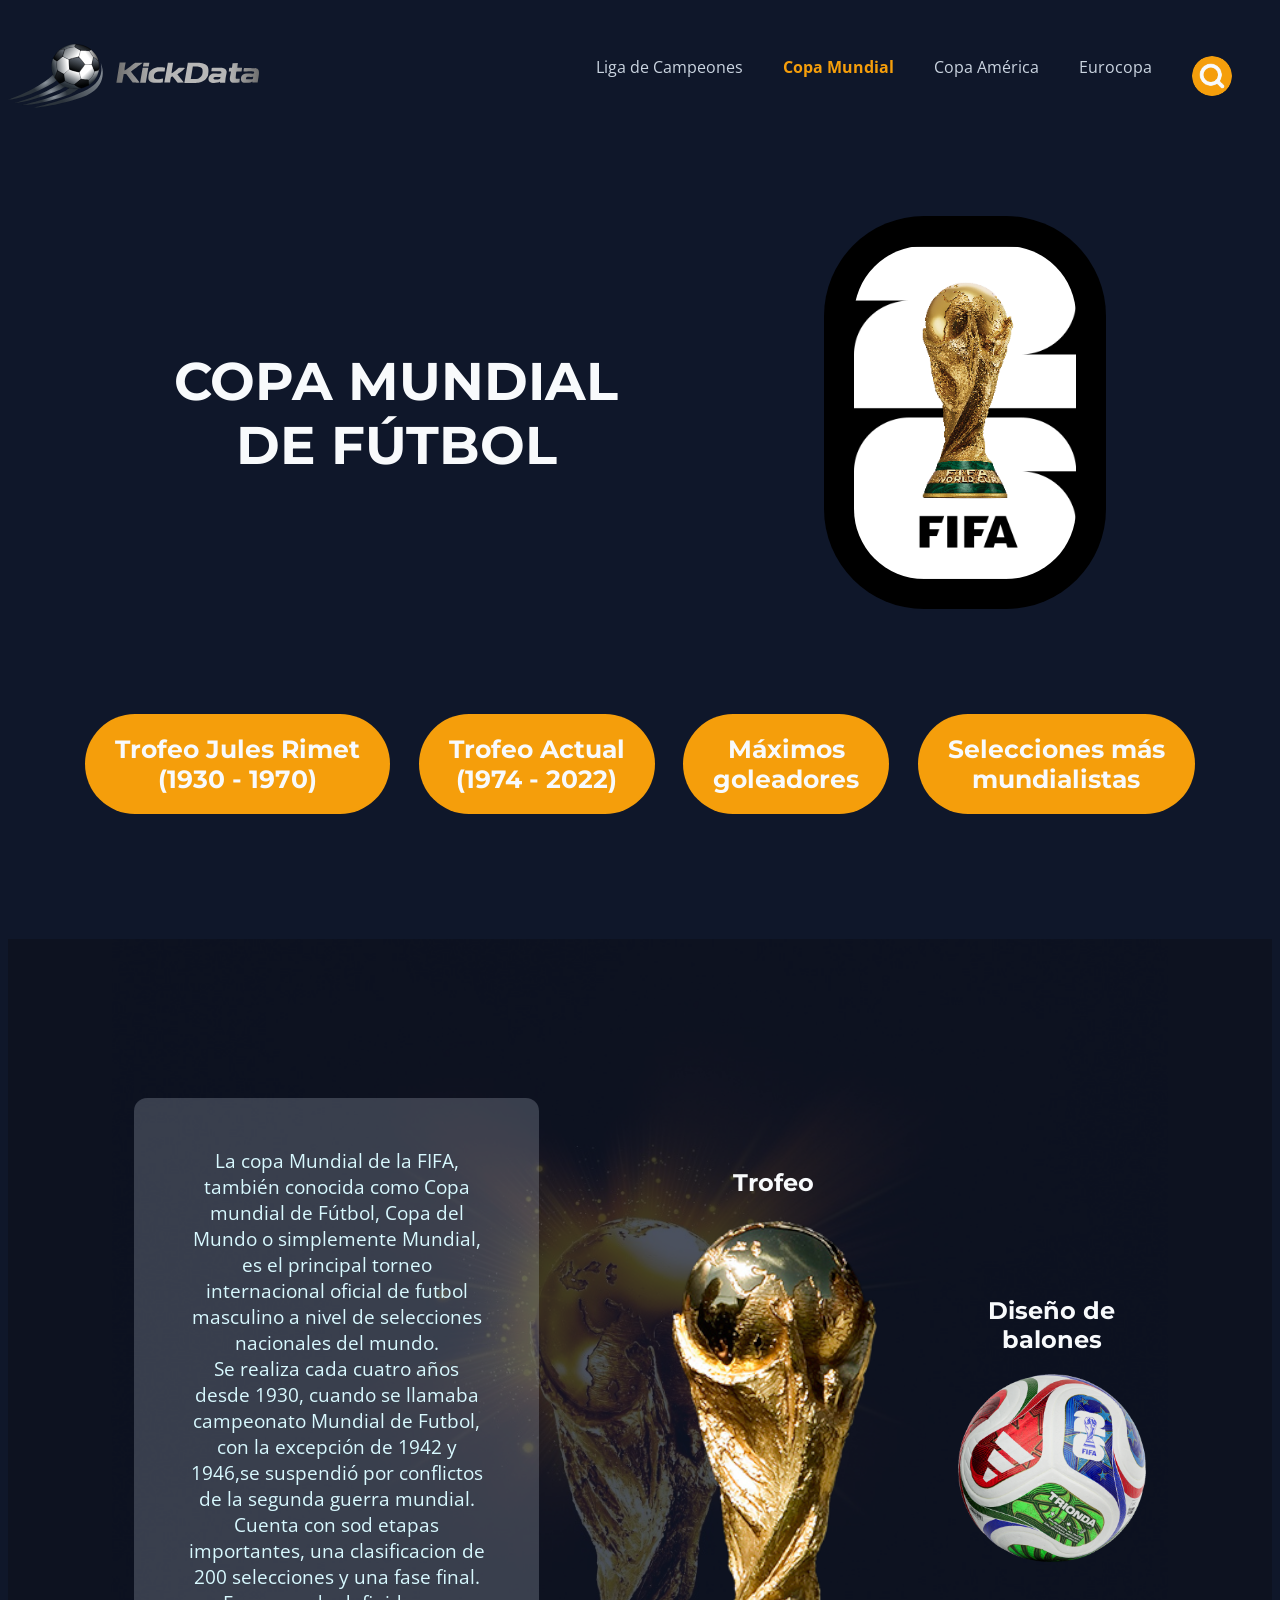
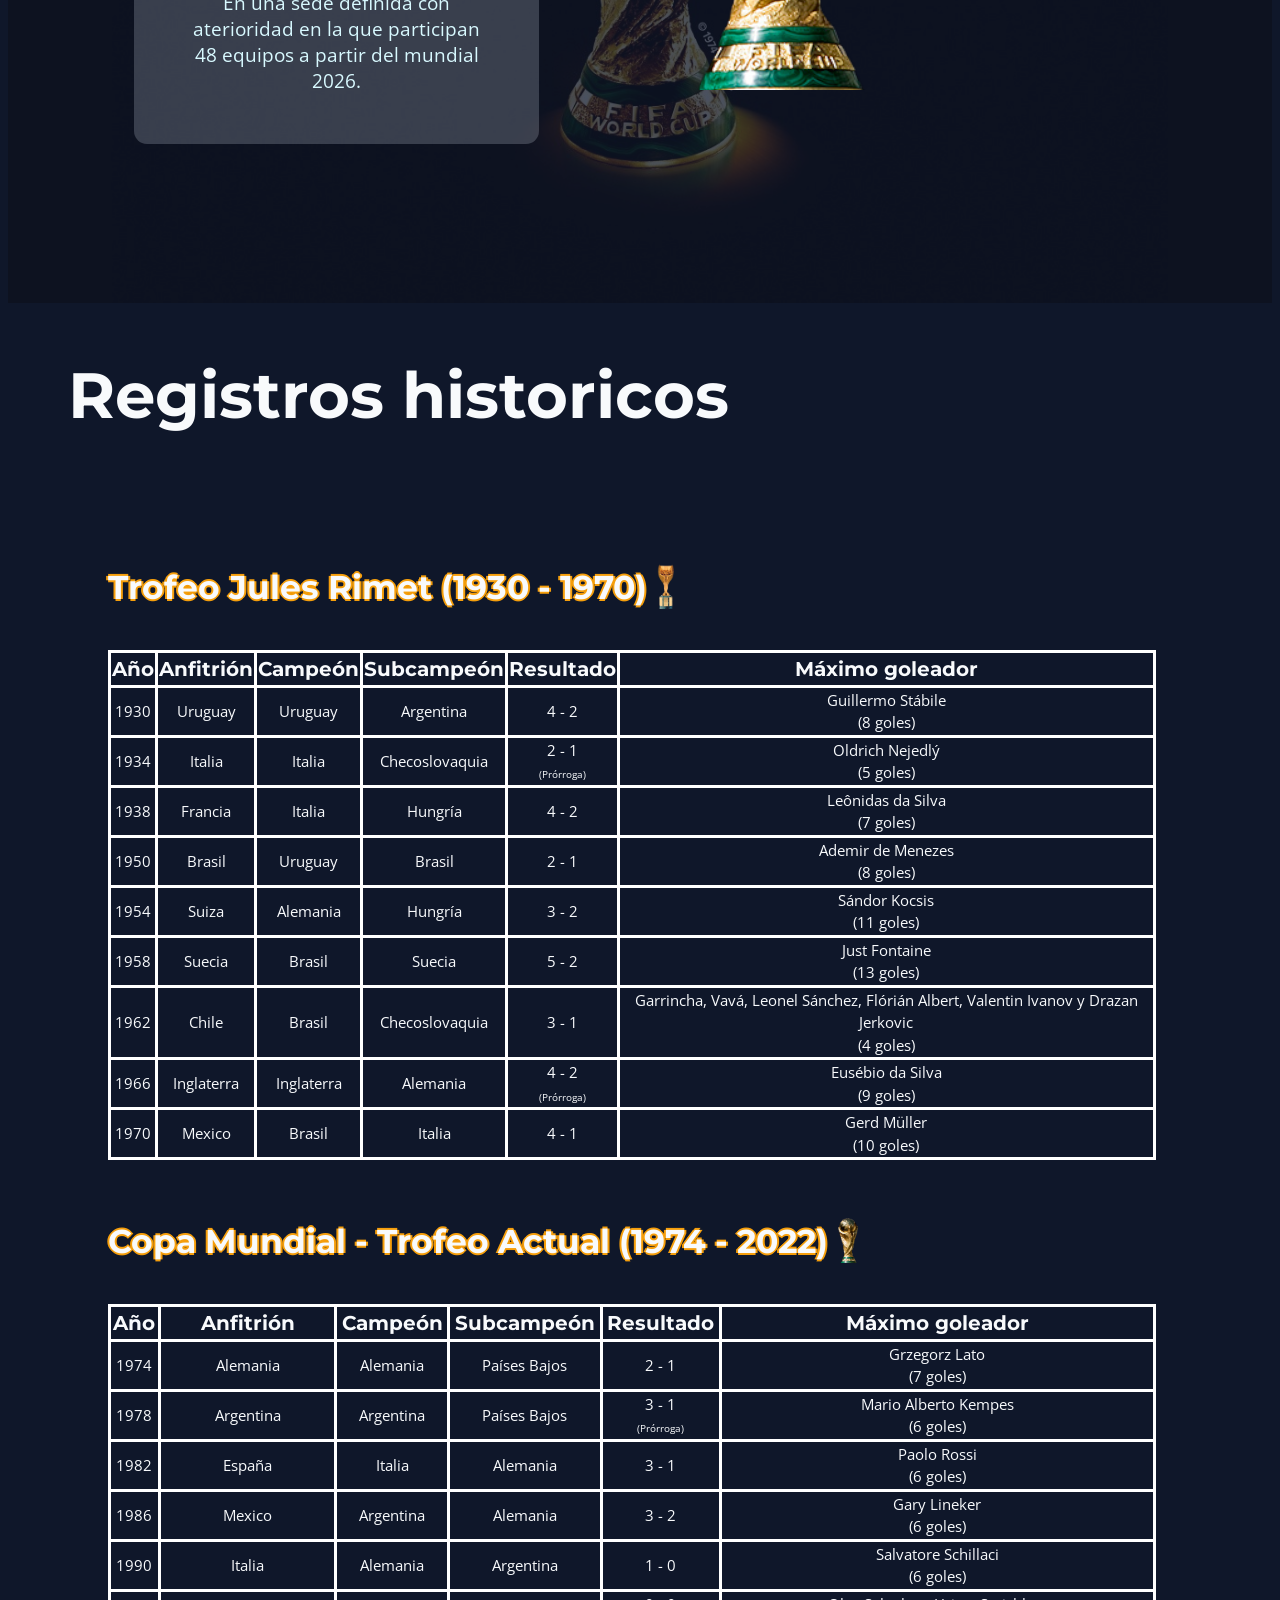
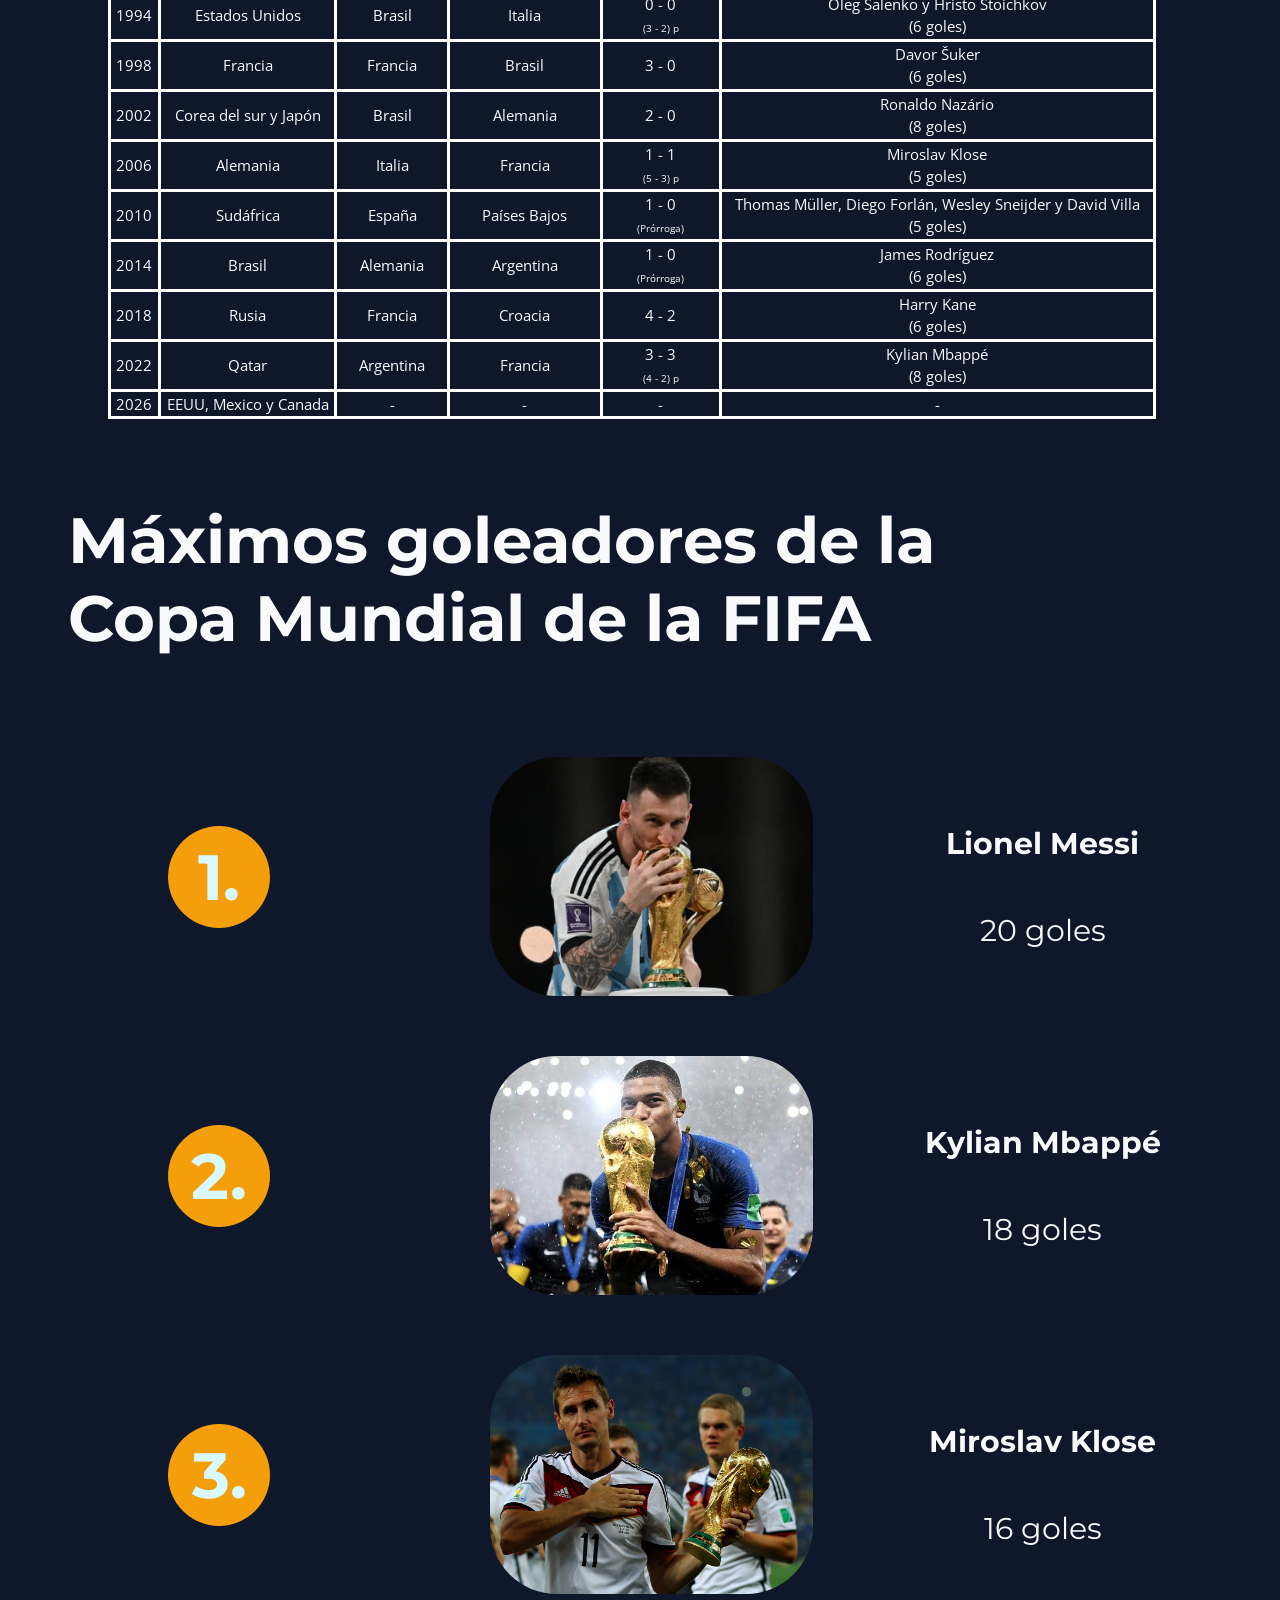
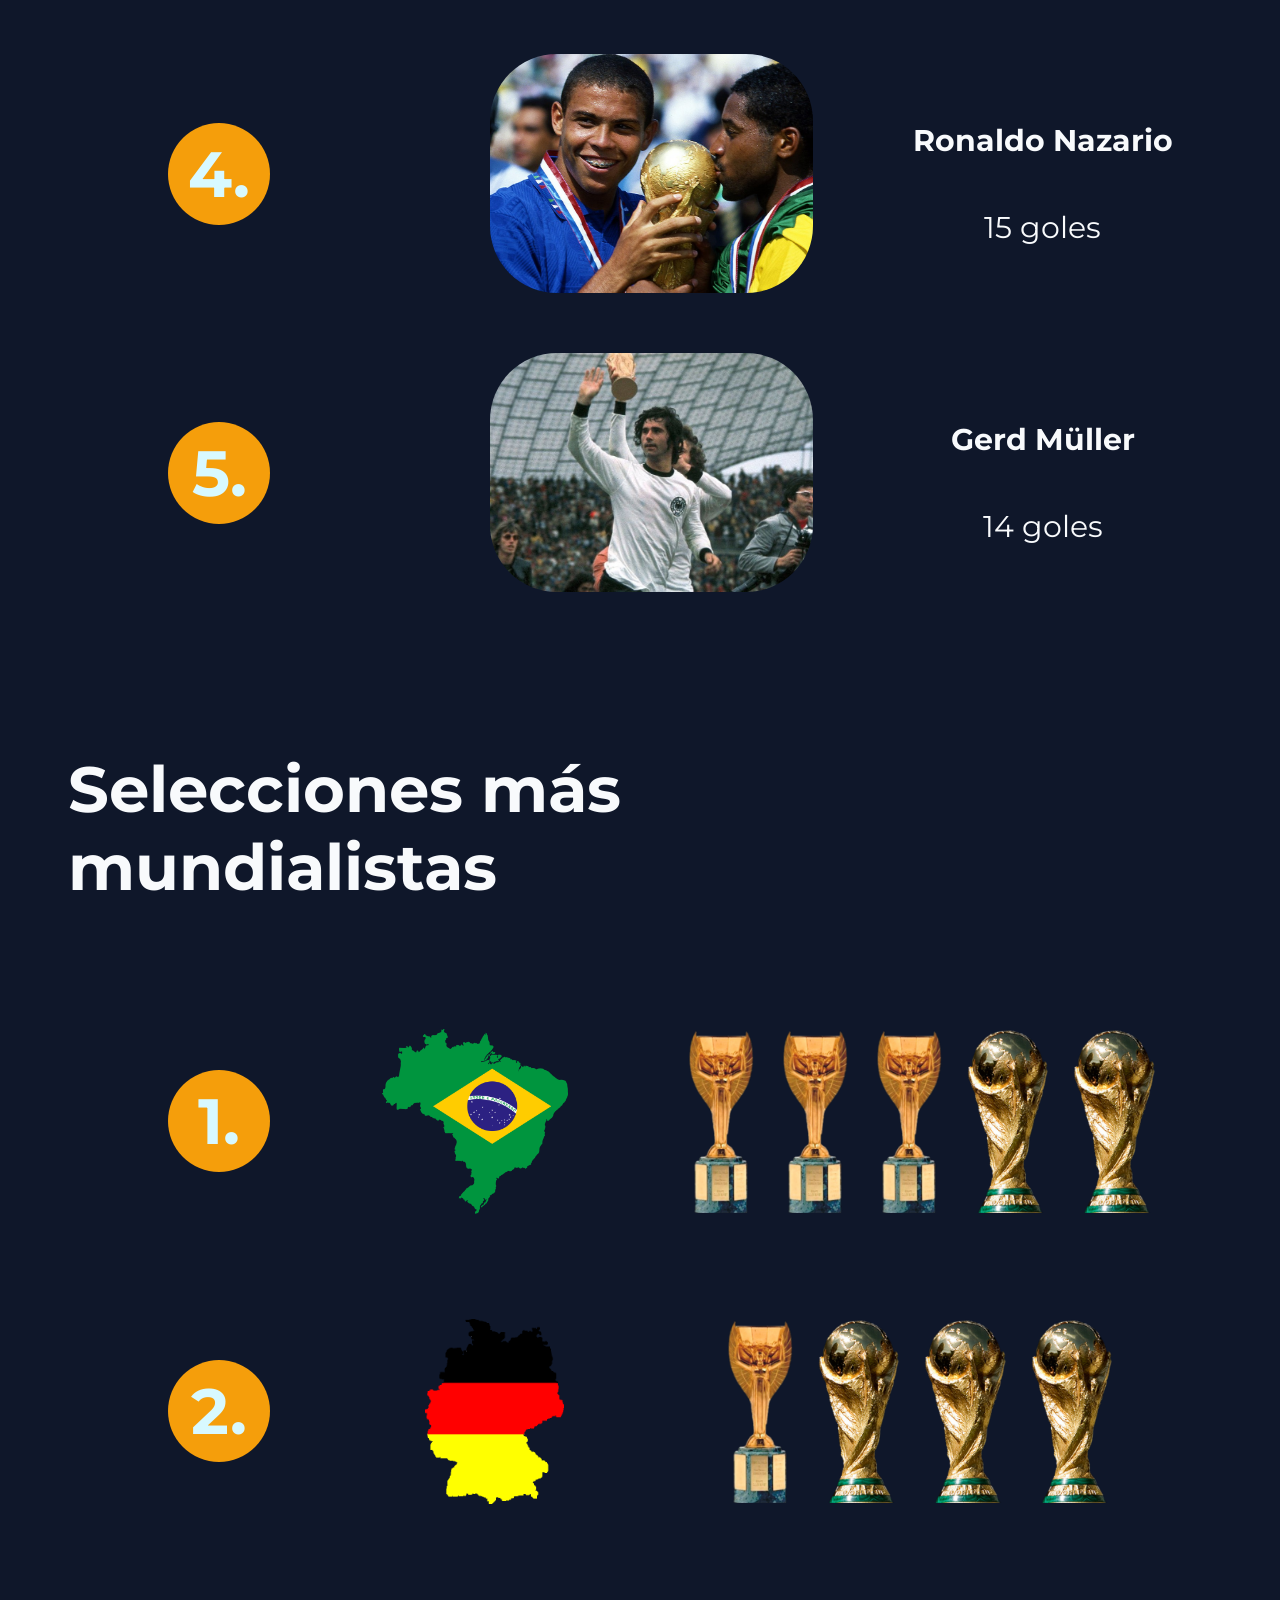
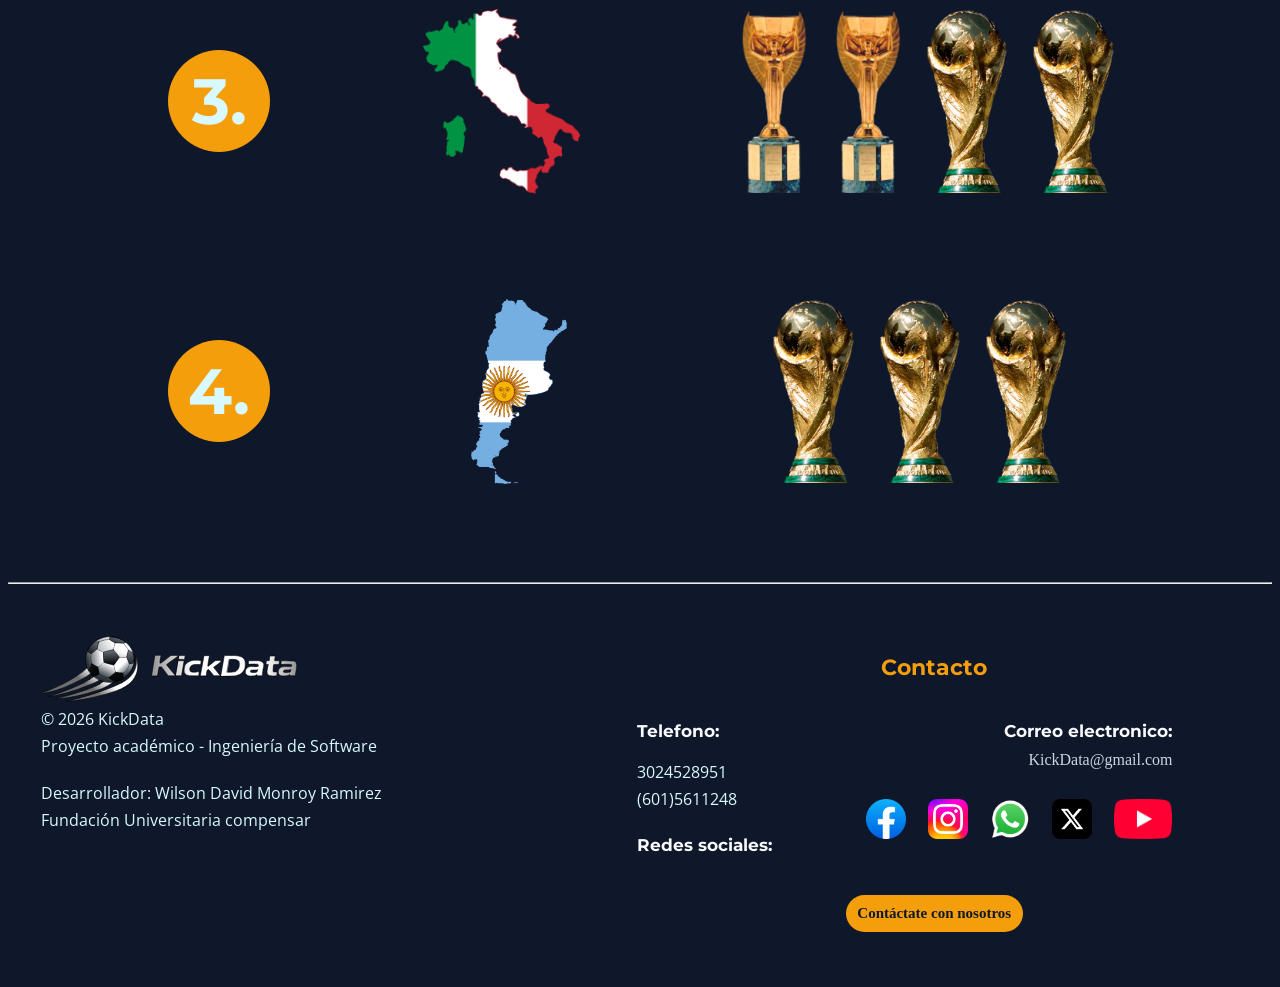
==== html/copaMundial.html @ 35514d89 "Mover archivos fuera de docs para activar lenguajes" ====
<!DOCTYPE html>
<html lang="es">
    <head>
        <meta charset="UTF-8">
        <meta name="viewport" content="width=device-width, initial-scale=1.0">
        <link href="../style.css" rel="stylesheet">
        <title>Copa Mundial de Fútbol</title>
        <link rel="icon" href="../Assets/Imagenes/header/IconKickData.svg">
    </head>
    <body>
        <header class="cabeza">
            <a href="../index.html">	
                <img src = "../Assets/Imagenes/header/LogoKickData.svg" alt = "Logo KickData" class="logo">
            </a>
            <nav>
                <ul>
                    <li><a href="championsLeague.html" class="enlaces_CopaMundial">Liga de Campeones</a></li>
                    <li><a href="copaMundial.html" class="enlaces_CopaMundial" id="activo_mundial">Copa Mundial</a></li>
                    <li><a href="copaAmérica.html" class="enlaces_CopaMundial">Copa América</a></li>
                    <li><a href="eurocopa.html" class="enlaces_CopaMundial">Eurocopa</a></li>
                    <li><a href=""><img src = "../Assets/Imagenes/header/btn_busqueda_mundial.png" alt = "Buscar" id="busqueda_mundial"></a></li>
                </ul>
            </nav>
        </header>
        <main class = "principal_copa_mundial">
            <video src = "../Assets/Video/Video_Copa_Mundial.mp4" type = "video/mp4" autoplay loop oncontextmenu="return false" class = "videos">
                No se pudo cargar el video del mundial
            </video>

            <audio autoplay>
                <source src = "../Assets/music/AudioMundial.mp3" type = "audio/mp3">
            </audio>

            <section class = "elementos_copa_mundial">
                <div class = "cabeza_copa_mundial">
                    <h2 class = "titulos_paginas_adi">COPA MUNDIAL<br>DE FÚTBOL</h2>
                    <img src = "../Assets/Imagenes/pag_mundial/copa_mundial_logo26.png" alt = "Logo de la Copa Mundial Actual" id = "logo_copa_mundial">
                </div>
                <div class = "botones_principales">
                    <a href = "#(1930 - 1970)" class="enlaces_mundial">
                        <h3>Trofeo Jules Rimet<br>(1930 - 1970)</h3>
                    </a>
                    <a href = "#(1974 - 2022)" class="enlaces_mundial">
                        <h3>Trofeo Actual<br>(1974 - 2022)</h3>
                    </a>
                    <a href = "#max_goleadores_copa_mundial" class="enlaces_mundial">
                        <h3>Máximos<br>goleadores</h3>
                    </a>
                    <a href="#equipos_mas_ganadores" class = "enlaces_mundial">
                        <h3>Selecciones más<br>mundialistas</h3>
                    </a>
                </div>
            </section>
        </main>
        <section id = "info_fondo_copa_mundial">
            <img src = "../Assets/Imagenes/pag_mundial/fondo_mundial_info.jpg" alt="Fondo información de la copa del mundo" class = "info_back">
            <article class = "informacion_torneo">
                <p class = "descripciones_torneo" id = "descripcion_mundial">La copa Mundial de la FIFA, también conocida como Copa mundial de Fútbol, Copa del Mundo o simplemente Mundial, es el principal torneo internacional oficial de futbol masculino a nivel de selecciones nacionales del mundo.<br>Se realiza cada cuatro años desde 1930, cuando se llamaba campeonato Mundial de Futbol, con la excepción de 1942 y 1946,se suspendió por conflictos de la segunda guerra mundial. Cuenta con sod etapas importantes, una clasificacion de 200 selecciones y una fase final. En una sede definida con aterioridad en la que participan 48 equipos a partir del mundial 2026.</p>
                <div id = "trofeos_balones">
                    <div class = "titulo_imag">
                        <h2>Trofeo</h2>
                        <img src = "../Assets/Imagenes/pag_mundial/copa_actual_mundial.png" alt = "Tofeo de la Copa del Mundo Actual">
                    </div>
                    <div class = "titulo_imag">
                        <h2>Diseño de balones</h2>
                        <img src="../Assets/Imagenes/pag_mundial/balon_mundial_actual.png" alt="Balón de la copa mundial" class = "balones">
                    </div>
                </div>
            </article>
        </section>
        <h2 class = "subtitulos">Registros historicos</h2>
        <details open id = "(1930 - 1970)">
            <summary>
                <h3 class = "subtitulos_mundial">Trofeo Jules Rimet (1930 - 1970)</h3>
                <img src = "../Assets/Imagenes/pag_mundial/copa_jules_rimet.png" alt = "Trofeo copa Jules Rimetbr(1930 - 1970)" class = "imagen_subtitulos">
            </summary>
            <table>
                <tr>
                    <th>Año</th>
                    <th>Anfitrión</th>
                    <th>Campeón</th>
                    <th>Subcampeón</th>
                    <th>Resultado</th>
                    <th>Máximo goleador</th>
                </tr>
                <tr>
                    <td>1930</td>
                    <td>Uruguay</td>
                    <td>Uruguay</td>
                    <td>Argentina</td>
                    <td>4 - 2</td>
                    <td>Guillermo Stábile<br>(8 goles)</td>
                </tr>
                <tr>
                    <td>1934</td>
                    <td>Italia</td>
                    <td>Italia</td>
                    <td>Checoslovaquia</td>
                    <td>2 - 1<br><small style = "font-size: 10px;">(Prórroga)</small></td>
                    <td>Oldrich Nejedlý<br>(5 goles)</td>
                </tr>
                <tr>
                    <td>1938</td>
                    <td>Francia</td>
                    <td>Italia</td>
                    <td>Hungría</td>
                    <td>4 - 2</td>
                    <td>Leônidas da Silva<br>(7 goles)</td>
                </tr>
                <tr>
                    <td>1950</td>
                    <td>Brasil</td>
                    <td>Uruguay</td>
                    <td>Brasil</td>
                    <td>2 - 1</td>
                    <td>Ademir de Menezes<br>(8 goles)</td>
                </tr>
                <tr>
                    <td>1954</td>
                    <td>Suiza</td>
                    <td>Alemania</td>
                    <td>Hungría</td>
                    <td>3 - 2</td>
                    <td>Sándor Kocsis<br>(11 goles)</td>
                </tr>
                <tr>
                    <td>1958</td>
                    <td>Suecia</td>
                    <td>Brasil</td>
                    <td>Suecia</td>
                    <td>5 - 2</td>
                    <td>Just Fontaine<br>(13 goles)</td>
                </tr>
                <tr>
                    <td>1962</td>
                    <td>Chile</td>
                    <td>Brasil</td>
                    <td>Checoslovaquia</td>
                    <td>3 - 1</td>
                    <td>Garrincha, Vavá, Leonel Sánchez, Flórián Albert, Valentin Ivanov y  Drazan Jerkovic<br>(4 goles)</td>
                </tr>
                <tr>
                    <td>1966</td>
                    <td>Inglaterra</td>
                    <td>Inglaterra</td>
                    <td>Alemania</td>
                    <td>4 - 2<br><small style = "font-size: 10px;">(Prórroga)</small></td>
                    <td>Eusébio da Silva<br>(9 goles)</td>
                </tr>
                <tr>
                    <td>1970</td>
                    <td>Mexico</td>
                    <td>Brasil</td>
                    <td>Italia</td>
                    <td>4 - 1</td>
                    <td>Gerd Müller<br>(10 goles)</td>
                </tr>
            </table>
        </details>
        <br>
        <details open id = "(1974 - 2022)">
            <summary>
                <h3 class = "subtitulos_mundial">Copa Mundial - Trofeo Actual (1974 - 2022)</h3>
                <img src = "../Assets/Imagenes/pag_mundial/copa_actual_mundial.png" alt = "Trofeo Copa Mundial - Trofeo Actual (1974 - 2022)" class = "imagen_subtitulos">
            </summary>
            <table>
                <tr>
                    <th>Año</th>
                    <th>Anfitrión</th>
                    <th>Campeón</th>
                    <th>Subcampeón</th>
                    <th>Resultado</th>
                    <th>Máximo goleador</th>
                </tr>
                <tr>
                    <td>1974</td>
                    <td>Alemania</td>
                    <td>Alemania</td>
                    <td>Países Bajos</td>
                    <td>2 - 1</td>
                    <td>Grzegorz Lato<br>(7 goles)</td>
                </tr>
                <tr>
                    <td>1978</td>
                    <td>Argentina</td>
                    <td>Argentina</td>
                    <td>Países Bajos</td>
                    <td>3 - 1<br><small style = "font-size: 10px;">(Prórroga)</small></td>
                    <td>Mario Alberto Kempes<br>(6 goles)</td>
                </tr>
                <tr>
                    <td>1982</td>
                    <td>España</td>
                    <td>Italia</td>
                    <td>Alemania</td>
                    <td>3 - 1</td>
                    <td>Paolo Rossi<br>(6 goles)</td>
                </tr>
                <tr>
                    <td>1986</td>
                    <td>Mexico</td>
                    <td>Argentina</td>
                    <td>Alemania</td>
                    <td>3 - 2</td>
                    <td>Gary Lineker<br>(6 goles)</td>
                </tr>
                <tr>
                    <td>1990</td>
                    <td>Italia</td>
                    <td>Alemania</td>
                    <td>Argentina</td>
                    <td>1 - 0</td>
                    <td>Salvatore Schillaci<br>(6 goles)</td>
                </tr>
                <tr>
                    <td>1994</td>
                    <td>Estados Unidos</td>
                    <td>Brasil</td>
                    <td>Italia</td>
                    <td>0 - 0<br><small style = "font-size: 10px;">(3 - 2) p</small></td>
                    <td>Oleg Salenko y Hristo Stoichkov<br>(6 goles)</td>
                </tr>
                <tr>
                    <td>1998</td>
                    <td>Francia</td>
                    <td>Francia</td>
                    <td>Brasil</td>
                    <td>3 - 0</td>
                    <td>Davor Šuker<br>(6 goles)</td>
                </tr>
                <tr>
                    <td>2002</td>
                    <td>Corea del sur y Japón</td>
                    <td>Brasil</td>
                    <td>Alemania</td>
                    <td>2 - 0</td>
                    <td>Ronaldo Nazário<br>(8 goles)</td>
                </tr>
                <tr>
                    <td>2006</td>
                    <td>Alemania</td>
                    <td>Italia</td>
                    <td>Francia</td>
                    <td>1 - 1<br><small style = "font-size: 10px;">(5 - 3) p</small></td>
                    <td>Miroslav Klose<br>(5 goles)</td>
                </tr>
                <tr>
                    <td>2010</td>
                    <td>Sudáfrica</td>
                    <td>España</td>
                    <td>Países Bajos</td>
                    <td>1 - 0<br><small style = "font-size: 10px;">(Prórroga)</small></td>
                    <td>Thomas Müller, Diego Forlán, Wesley Sneijder y David Villa<br>(5 goles)</td>
                </tr>
                <tr>
                    <td>2014</td>
                    <td>Brasil</td>
                    <td>Alemania</td>
                    <td>Argentina</td>
                    <td>1 - 0<br><small style = "font-size: 10px;">(Prórroga)</small></td>
                    <td>James Rodríguez<br>(6 goles)</td>
                </tr>
                <tr>
                    <td>2018</td>
                    <td>Rusia</td>
                    <td>Francia</td>
                    <td>Croacia</td>
                    <td>4 - 2</td>
                    <td>Harry Kane<br>(6 goles)</td>
                </tr>
                <tr>
                    <td>2022</td>
                    <td>Qatar</td>
                    <td>Argentina</td>
                    <td>Francia</td>
                    <td>3 - 3<br><small style = "font-size: 10px;">(4 - 2) p</small></td>
                    <td>Kylian Mbappé<br>(8 goles)</td>
                </tr>
                <tr>
                    <td><a href="mundial2026.html">2026</a></td>
                    <td><a href="mundial2026.html">EEUU, Mexico y Canada</a></td>
                    <td><a href="mundial2026.html">-</a></td>
                    <td><a href="mundial2026.html">-</a></td>
                    <td><a href="mundial2026.html">-</a></td>
                    <td><a href="mundial2026.html">-</a></td>
                </tr>
            </table>
        </details>
        <br>
        <section id = "max_goleadores_copa_mundial">
            <h3 class = "subtitulos">Máximos goleadores de la<br>Copa Mundial de la FIFA</h3>
            <ul id = "max_goleadores">
                <li class = "listas">
                    <p class = "numeros_listas listas_mundial"><strong>1.</strong></p>
                    <img src = "../Assets/Imagenes/pag_mundial/messi_mundial.jpg" alt="Lionel Messi en Mundial imagen" class = "imagenes_listas_goleadores">
                    <article class = "info_listas">
                        <h5 class = "nombre_listas"><strong>Lionel Messi</strong></h5>
                        <p class = "add_listas">20 goles</p>
                    </article>
                </li>
                <li class = "listas">
                    <p class = "numeros_listas listas_mundial"><strong>2.</strong></p>
                    <img src = "../Assets/Imagenes/pag_mundial/mbappe_mundial.jpg" alt="Kylian Mbappé en Mundial imagen" class = "imagenes_listas_goleadores">
                    <article class = "info_listas">
                        <h5 class = "nombre_listas"><strong>Kylian Mbappé</strong></h5>
                        <p class = "add_listas">18 goles</p>
                    </article>
                </li>
                <li class="listas">
                    <p class = "numeros_listas listas_mundial"><strong>3.</strong></p>
                    <img src = "../Assets/Imagenes/pag_mundial/klose_mundial.jpg" alt="Miroslav Klose en Mundial imagen" class = "imagenes_listas_goleadores">
                    <article class = "info_listas">
                        <h5 class = "nombre_listas"><strong>Miroslav Klose</strong></h5>
                        <p class = "add_listas">16 goles</p>
                    </article> 
                </li>
                <li class = "listas">
                    <p class = "numeros_listas listas_mundial"><strong>4.</strong></p>
                    <img src = "../Assets/Imagenes/pag_mundial/nazario_mundial.jpg" alt="Ronaldo Nazario en Mundial imagen" class = "imagenes_listas_goleadores">
                    <article class = "info_listas">
                        <h5 class = "nombre_listas"><strong>Ronaldo Nazario</strong></h5>
                        <p class = "add_listas">15 goles</p>
                    </article>
                </li>
                <li class = "listas">
                    <p class = "numeros_listas listas_mundial"><strong>5.</strong></p>
                    <img src = "../Assets/Imagenes/pag_mundial/müller_mundial.jpg" alt="Gerd Müller en Mundial imagen" class = "imagenes_listas_goleadores">
                    <article class = "info_listas">
                        <h5 class = "nombre_listas"><strong>Gerd Müller</strong></h5>
                        <p class = "add_listas">14 goles</p>
                    </article>
                </li>
            </ul>
        </section>
        <br>
        <section id = "equipos_mas_ganadores">
            <h3 class = "subtitulos">Selecciones más<br>mundialistas</h3>
            <ul id = "mas_ganadores">
                <li class = "listas">
                    <p class = "numeros_listas listas_mundial"><strong>1.</strong></p>
                    <img src = "../Assets/Imagenes/pag_mundial/brasil_mundial.png" alt = "Croquis de Brasil con bandera mundial" class = "img_listas_ganadores">
                    <article class = "cantidad_trofeos">
                        <img src = "../Assets/Imagenes/pag_mundial/copa_jules_rimet.png" alt = "Trofeo Jules Rimet" class = "imagenes_cant_trofeos">
                        <img src = "../Assets/Imagenes/pag_mundial/copa_jules_rimet.png" alt = "Trofeo Jules Rimet" class = "imagenes_cant_trofeos">
                        <img src = "../Assets/Imagenes/pag_mundial/copa_jules_rimet.png" alt = "Trofeo Jules Rimet" class = "imagenes_cant_trofeos">
                        <img src = "../Assets/Imagenes/pag_mundial/copa_actual_mundial.png" alt = "Trofeo copa Mundial" class = "imagenes_cant_trofeos">
                        <img src = "../Assets/Imagenes/pag_mundial/copa_actual_mundial.png" alt = "Trofeo copa Mundial" class = "imagenes_cant_trofeos">
                    </article>
                </li>
                <li class = "listas">
                    <p class = "numeros_listas listas_mundial"><strong>2.</strong></p>
                    <img src = "../Assets/Imagenes/pag_mundial/alemania_mundial.png" alt = "Croquis de Alemania con bandera mundial" class = "img_listas_ganadores">
                    <article class = "cantidad_trofeos">
                        <img src = "../Assets/Imagenes/pag_mundial/copa_jules_rimet.png" alt = "Trofeo Jules Rimet" class = "imagenes_cant_trofeos">
                        <img src = "../Assets/Imagenes/pag_mundial/copa_actual_mundial.png" alt = "Trofeo copa Mundial" class = "imagenes_cant_trofeos">
                        <img src = "../Assets/Imagenes/pag_mundial/copa_actual_mundial.png" alt = "Trofeo copa Mundial" class = "imagenes_cant_trofeos">
                        <img src = "../Assets/Imagenes/pag_mundial/copa_actual_mundial.png" alt = "Trofeo copa Mundial" class = "imagenes_cant_trofeos">
                    </article>
                </li>
                <li class = "listas">
                    <p class = "numeros_listas listas_mundial"><strong>3.</strong></p>
                    <img src = "../Assets/Imagenes/pag_mundial/italia_mundial.png" alt = "Croquis de Italia con bandera mundial" class = "img_listas_ganadores">
                    <article class = "cantidad_trofeos">
                        <img src = "../Assets/Imagenes/pag_mundial/copa_jules_rimet.png" alt = "Trofeo Jules Rimet" class = "imagenes_cant_trofeos">
                        <img src = "../Assets/Imagenes/pag_mundial/copa_jules_rimet.png" alt = "Trofeo Jules Rimet" class = "imagenes_cant_trofeos">
                        <img src = "../Assets/Imagenes/pag_mundial/copa_actual_mundial.png" alt = "Trofeo copa Mundial" class = "imagenes_cant_trofeos">
                        <img src = "../Assets/Imagenes/pag_mundial/copa_actual_mundial.png" alt = "Trofeo copa Mundial" class = "imagenes_cant_trofeos">
                    </article>
                </li>
                <li class = "listas">
                    <p class = "numeros_listas listas_mundial"><strong>4.</strong></p>
                    <img src = "../Assets/Imagenes/pag_mundial/argentina_mundial.png" alt = "Croquis de Argentina con bandera mundial" class = "img_listas_ganadores">
                    <article class = "cantidad_trofeos">
                        <img src = "../Assets/Imagenes/pag_mundial/copa_actual_mundial.png" alt = "Trofeo copa Mundial" class = "imagenes_cant_trofeos">
                        <img src = "../Assets/Imagenes/pag_mundial/copa_actual_mundial.png" alt = "Trofeo copa Mundial" class = "imagenes_cant_trofeos">
                        <img src = "../Assets/Imagenes/pag_mundial/copa_actual_mundial.png" alt = "Trofeo copa Mundial" class = "imagenes_cant_trofeos">
                    </article>
                </li>
            </ul>
        </section>
        <hr id = "separador_mundial">
		<footer>
			<div id = "parte_izquierda">
				<img src = "../Assets/Imagenes/footer/LogoKickData_Footer.svg" alt = "Logo de pie de pagina KickData" width = "256" height = "70">
				<p>&copy 2026 KickData</p>
				<p id = "informacion_proyecto">Proyecto académico - Ingeniería de Software</p>

				<p>Desarrollador: Wilson David Monroy Ramirez</p>
				<p>Fundación Universitaria compensar</p>
			</div>
			<div id = "parte_derecha">
				<h4 id = "titulo_contacto_mundial">Contacto</h4>
				<div id = "contacto">
					<div id = "contacto_izq">
						<h5>Telefono:</h5>

						<p>3024528951</p>
						<p id = "telefono_fijo">(601)5611248</p>

						<h5>Redes sociales:</h5>
					</div>

					<div id = "contacto_der">
						<address>
							<h5>Correo electronico:</h5>
							<a  href = "mailto:KickData@gmail.com" id="info_gmail">KickData@gmail.com</a>
						</address>
						<a href = "https://www.facebook.com">
							<img src = "../Assets/Imagenes/footer/facebook.png" alt = "Facebook" class = "redes_sociales_imagenes">
						</a>
						<a href = "https://www.instagram.com">
							<img src = "../Assets/Imagenes/footer/instagram.png" alt = "Instagram" class = "redes_sociales_imagenes">
						</a>
						<a href = "https://www.whatsapp.com">
							<img src = "../Assets/Imagenes/footer/whatsapp.png" alt = "WhatsApp" class = "redes_sociales_imagenes">
						</a>
						<a href = "https://www.x.com">
							<img src = "../Assets/Imagenes/footer/x.png" alt = "X" class = "redes_sociales_imagenes">
						</a>
						<a href = "https://www.youtube.com">
							<img src = "../Assets/Imagenes/footer/youtube.png" alt = "YouTube" class = "redes_sociales_imagenes" id = "youtube_img">
						</a>
					</div>
				</div>
                <a href = "contacto.html" id = "btn_contacto_mundial">Contáctate con nosotros</a>
			</div>
		</footer>
    </body>
</html>
---- style.css ----
@import url('https://fonts.googleapis.com/css2?family=Montserrat:wght@400;700&display=swap');
@import url('https://fonts.googleapis.com/css2?family=Open+Sans:wght@400;600&display=swap');

/*Todo el html, configuaración de todos los documentos*/
html{
    background-color: #0f172a;
}

/*Todos los headers de todas las páginas*/
header{
    color: #cbd5e1;
}

/*Navegación menú*/

.cabeza{
    margin: 40px auto;
    display: flex;
    justify-content: space-between;
}

.enlaces_principal, .enlaces_championsLeague, .enlaces_CopaMundial, .enlaces_CopaAmerica,.enlaces_euro, .enlaces_CopaMundial2026{
    font-family: 'Open Sans', sans-serif;
    position: relative;
}

#activo_champions{
    font-weight: bold;
    color: #2563eb;
}

#activo_mundial{
    font-weight: bold;
    color: #f59e0b;
}

#activo_america{
    font-weight: bold;
    color: #dc2626;
}

#activo_euro{
    font-weight: bold;
    color: #6366f1;
}

.enlaces_principal::after{
    content: '';
    position: absolute;
    bottom: -5px;
    left: 0;
    width: 100%;
    height: 2px;
    background-color: #06b6d4;
    box-shadow: 0px 5px 10px 2px #06b6d4;
    transform: scaleX(0);
    transform-origin: center;
    transition: 0.5s ease-out;
}

.enlaces_championsLeague::after{
    content: '';
    position: absolute;
    bottom: -5px;
    left: 0;
    width: 100%;
    height: 2px;
    background-color: #2563eb;
    box-shadow: 0px 5px 10px 2px #2563eb;
    transform: scaleX(0);
    transform-origin: center;
    transition: 0.5s ease-out;
}

.enlaces_CopaMundial::after{
    content: '';
    position: absolute;
    bottom: -5px;
    left: 0;
    width: 100%;
    height: 2px;
    background-color: #f59e0b;
    box-shadow: 0px 5px 10px 2px #f59e0b;
    transform: scaleX(0);
    transform-origin: center;
    transition: 0.5s ease-out;
}

.enlaces_CopaMundial2026::after{
    content: '';
    position: absolute;
    bottom: -5px;
    left: 0;
    width: 100%;
    height: 2px;
    transform: scaleX(0);
    transform-origin: center;
    transition: 0.5s ease-out;
    animation: cambiarColorBtn 1s ease-in 0.2s infinite alternate, cambiarColorSombra 1s ease-in 0.2s infinite alternate;
}


.enlaces_CopaAmerica::after{
    content: '';
    position: absolute;
    bottom: -5px;
    left: 0;
    width: 100%;
    height: 2px;
    background-color: #dc2626;
    box-shadow: 0px 5px 10px 2px #dc2626;
    transform: scaleX(0);
    transform-origin: center;
    transition: 0.5s ease-out;
}

.enlaces_euro::after{
    content: '';
    position: absolute;
    bottom: -5px;
    left: 0;
    width: 100%;
    height: 2px;
    background-color: #6366f1;
    box-shadow: 0px 5px 10px 2px #6366f1;
    transform: scaleX(0);
    transform-origin: center;
    transition: 0.5s ease-out;
}

.enlaces_principal:hover::after{
    transform: scaleX(1);
}

.enlaces_championsLeague:hover::after{
    transform: scaleX(1);
}

.enlaces_CopaMundial:hover::after{
    transform: scaleX(1);
}

.enlaces_CopaAmerica:hover::after{
    transform: scaleX(1);
}

.enlaces_euro:hover::after{
    transform: scaleX(1);
}

.enlaces_CopaMundial2026:hover::after{
    transform: scaleX(1);
}

@keyframes cambiarColorSombra {
    0%{
        box-shadow: 0px 5px 10px 2px #2563eb;
    }
    50%{
        box-shadow: 0px 5px 10px 2px #dc2626;
    }
    100%{
        box-shadow: 0px 5px 10px 2px #22c55e;
    }
}

/*Logo página web*/

.logo{
    width: 251px;
    height: 72px;
}

#busqueda_index, #busqueda_champions, #busqueda_mundial, #busqueda_america, #busqueda_euro{
    width: 40px;
    height: 40px;
    margin-right: 0;
    border-radius: 100%;
    transition: 1s ease-out;
}

#busqueda_mundial2026{
    width: 40px;
    height: 40px;
    margin-right: 0;
    border-radius: 100%;
    background: #dc2626;
    animation: cambiarColorBtn 1s ease-in 0.2s infinite alternate;
}

@keyframes cambiarColorBtn {
    0%{
        background-color: #2563eb;
    }
    50%{
        background-color: #dc2626;
    }
    100%{
        background-color: #22c55e;
    }
}

#busqueda_mundial2026:hover{
    animation: cambiarColorBtn 1s ease-in 0.2s infinite alternate, raton_encima_mundial2026 0.5s ease-in forwards;
}

#busqueda_index:hover{
    animation: raton_encima 0.5s ease-in forwards;
}

#busqueda_champions:hover{
    animation: raton_encima_champions 0.5s ease-in forwards;
}

#busqueda_mundial:hover{
    animation: raton_encima_mundial 0.5s ease-in forwards;
}

#busqueda_america:hover{
    animation: raton_encima_america 0.5s ease-in forwards;
}

#busqueda_euro:hover{
    animation: raton_encima_euro 0.5s ease-in forwards;
}

ul{
    display: flex;
}
li{
    list-style-type: none;
    display: inline-block;
    margin-right: 40px;
}

/*configuracion de todos los a (links)*/
a{
    text-decoration: none;
    color:#cbd5e1;
}

/*Principal*/

h1{
    color:#f8fafc;
    font-family: 'Montserrat', sans-serif;
}

h2{
    color:#f8fafc;
    font-family: 'Montserrat', sans-serif;
}

#titulo_principal{
    padding: 50px 0;
    text-align: center;
    font-size: 56px;
    width: 60%;
    margin: 10px auto 5px auto;
}

p{
    color: #d8f9ff;
    font-family: 'Open Sans', sans-serif;
}

#parrafo_principal{
    text-align: center;
    font-size: 24px;
    padding: 45px;
    background-color: #1e293b;
    border-radius: 15px;
    width: 800px;
    margin: 40px auto;
    box-shadow: 0px 0px 20px #06b6d4;
    animation: resaltarBorde 1s linear 0.2s infinite alternate;
}

@keyframes resaltarBorde {
    0%{
        border:solid 2px #ffffff;
        box-shadow: 0px 0px 20px #ffffff;
    }
    100%{
        border:solid 2px #06b6d4;
        box-shadow: 0px 0px 40px #06b6d4;
    }
}

#boton_explorar{
    text-align: center;
    color: #f8fafc;
    font-size: 24px;
    font-family: 'Montserrat', sans-serif;
    padding: 30px 10px;
    background-color: #06b6d4;
    border-radius: 100px;
    width: 300px;
    margin: 60px auto 0 auto;
    display: block;
}


#boton_explorar:hover{ 
    box-shadow: 0px 0px 50px #00d9ff;
    animation: raton_encima 0.5s ease-in forwards;
}

@keyframes raton_encima {
    to{
        transform: scale(1.04);
        box-shadow: 0px 0px 30px #06b6d4;
    }
}


.parrafo_mensaje{
    color:#06b6d4;
    text-align: center;
    font-family: 'Montserrat', sans-serif;
    font-size: 28px;
    padding-bottom: 20px;
}

#seleccion{
    text-decoration: none;
    text-align: center;
}

/*Parte de formulario*/

h3{
    color:#f8fafc;
    font-family: 'Montserrat', sans-serif;
}

#titulo_formulario{
    color: #06b6d4;
    font-size: 45px;
    text-align: center;
    margin: 100px auto 70px;
}

form{
    margin-left: 250px;
}

form div{
    display: grid;
    width: 80%;
    grid-template-columns: 400px 1fr;
    column-gap: 20px;
    align-items: center;
    margin-bottom: 15px;
}

label, span{
    color:#f8fafc;
    font-family: 'Montserrat', sans-serif;
    font-size: 32px;
}


.opciones{
    font-family: 'Open Sans', sans-serif;
    font-size: 22px;
}

input{
    font-size: 22px;
    font-family: 'Open Sans', sans-serif;
    border-radius: 50px;
    height: 58px;
    border: none;
    padding-left: 20px;
    padding-right: 20px;
    width: 410px;
    background-color: #d8f9ff;
}

.bloque{
    margin: 0;
}

form div div{
    display: flex;
    width: 65%;
    flex-direction: row;
    gap: 10px;
    margin: 0;
}

select{
    font-size: 22px;
    font-family: 'Open Sans', sans-serif;
    border-radius: 50px;
    height: 58px;
    border: none;
    padding-left: 20px;
    padding-right: 20px;
    width: 200px;
    background-color: #d8f9ff;
}

input#tel::-webkit-inner-spin-button, 
input#tel::-webkit-outer-spin-button{
    -webkit-appearance: none;
    border: 0;
}

input[type = "radio"]{
    width: 20px;
    height: 20px;
    accent-color: #06b6d4;
}


textarea{
    font-size: 20px;
    font-family: 'Open Sans', sans-serif;
    border-radius: 20px;
    border: none;
    padding: 20px;
    background-color: #d8f9ff;
}

#tratamiento_datos{
    width: 35px;
    height: 35px;
    background-color: #f8fafc;
    accent-color: #06b6d4;
}

#lblInfo_politica{
    font-size: 16px;
}

#lbl_politica{
    margin-top: 100px;
}

#verificar{
    display: flex;
    flex-direction: row;
    align-items: center;
    justify-content: center;
    margin: 30px;
}

input[type ="checkbox"]:hover, #lblInfo_politica:hover{
    cursor: pointer;
}

#botones{
    display: flex;
    gap: 70px;
    justify-content: center;
    margin: 100px auto;
}

button:hover{
    cursor: pointer;
    animation: raton_encima 0.5s ease-out forwards;
}

button{
    border: none;
    font-size: 22px;
    padding: 20px 70px 20px 70px;
    background-color: #06b6d4;
    font-family: 'Montserrat', sans-serif;
    border-radius: 100px;
    color: #f8fafc;
}

/*Torneos más importantes del fútbol*/

#titulo_torneos{
    font-size: 45px;
    text-align: center;
    padding-bottom: 64px;
}

.enlaces h5{
    transition: color 1s ease-out;
}

.enlaces:hover h5{
    color: #06b6d4;
}

.fila1{
    display: flex;
    gap: 48px;
    margin: 20px auto;
    justify-content: center;
}

.cartas{
    background-color: #1e293b;
    padding-left: 26px;
    padding-bottom: 17px;
    padding-right: 26px;
    padding-top: 30px;
    font-family: 'Montserrat', sans-serif;
    font-size: 20px;
    border-radius: 10px
}

.cartas:hover{
    animation: raton_encima 1s ease forwards;
}

#cartas_torneos{
    padding-bottom: 64px;
}

#separador_index{
    margin-bottom: 40px;
    animation: resaltarBorde 1s ease-out 0.2s infinite alternate;
}

#separador_champions{
    margin-bottom: 40px;
    animation: resaltarBorde_champions 1s ease-out 0.2s infinite alternate;
}

#separador_mundial{
    margin-bottom: 40px;
    animation: resaltarBorde_mundial 1s ease-out 0.2s infinite alternate;
}

#separador_mundial2026{
    margin-bottom: 40px;
    animation: resaltarBorde_mundial2026 1s ease-out 0.2s infinite alternate;
}

#separador_america{
    margin-bottom: 40px;
    animation: resaltarBorde_america 1s ease-out 0.2s infinite alternate;
}

#separador_euro{
    margin-bottom: 40px;
    animation: resaltarBorde_euro 1s linear 0.2s infinite alternate;
}

footer{
    background-color: #0f172a;
    padding-left: 33px;
    padding-bottom: 37px;
    padding-top: 10px;
    padding-right: 40px;
    display: flex;
    color: #cbd5e1;
    justify-content: space-between;
}
.redes_sociales_imagenes{
    width: 40px;
    height: 40px;
    display: inline-block;
    margin-left: 18px;
    margin-top: 30px;
    
}

#youtube_img{
    width: 58px;
}


#parte_izquierda, #parte_derecha{
    flex : 1;
}


#parte_derecha h4{
    align-items: center;
}

div#contacto{
    display: flex;
    width: 90%;
    justify-content: space-between;
    gap: 30px;
}

h4{
    color:#f8fafc;
    font-family: 'Montserrat', sans-serif;
}

h5{
    color:#f8fafc;
    font-family: 'Montserrat', sans-serif;
}

#titulo_contacto_principal{
    color:#06b6d4;
    font-size: 22px;
    text-align: center;
    margin-bottom: 40px;
    margin-top: 20px;
}

#titulo_contacto_champions{
    color:#2563eb;
    font-size: 22px;
    text-align: center;
    margin-bottom: 40px;
    margin-top: 20px;
}

#titulo_contacto_mundial{
    color: #f59e0b;
    font-size: 22px;
    text-align: center;
    margin-bottom: 40px;
    margin-top: 20px;
}

#titulo_contacto_mundial2026{
    font-size: 22px;
    text-align: center;
    margin-bottom: 40px;
    margin-top: 20px;
    animation: cambiarColor 1s ease-in 0.2s infinite alternate;
}

@keyframes cambiarColor {
    0%{
        color: #2563eb
    }
    50%{
        color: #dc2626;
    }
    100%{
        color: #22c55e;
    }
}

#titulo_contacto_eurocopa{
    color: #6366f1;
    font-size: 22px;
    text-align: center;
    margin-bottom: 40px;
    margin-top: 20px;
}

#titulo_contacto_copa_america{
    color: #dc2626;
    font-size: 22px;
    text-align: center;
    margin-bottom: 40px;
    margin-top: 20px;
}

#contacto_der{
    text-align: right;
}

address{
    font-style: normal;
}

address h5{
    margin-top: 0;
    margin-bottom: 10px;
    font-size: 17px;
}

#contacto_izq h5{
    margin-top: 0;
    margin-bottom: 20px;
    font-size: 17px;
}

#contacto_izq p, #parte_izquierda p{
    margin-top: 0;
    margin-bottom: 5px;
}

#parte_izquierda #informacion_proyecto, #contacto_izq #telefono_fijo{
    margin-bottom: 25px;
}

#btn_contacto_principal{
    display: flex;
    width: 28%;
    justify-content: center;
    padding: 10px 5px;
    margin: 20px auto 10px;
    background-color: #06b6d4;
    font-size: 15px;
    color: #0f172a;
    border-radius: 100px;
    font-weight: bold;
}

#btn_contacto_principal:hover{
    animation: raton_encima 0.4s ease-in forwards;
}

#btn_contacto_champions{
    display: flex;
    width: 28%;
    justify-content: center;
    padding: 10px 5px;
    margin: 20px auto 10px;
    background-color: #2563eb;
    font-size: 15px;
    color: #0f172a;
    border-radius: 100px;
    font-weight: bold;
}

#btn_contacto_champions:hover{
    animation: raton_encima_champions 0.4s ease-in forwards;
}

#btn_contacto_mundial{
    display: flex;
    width: 28%;
    justify-content: center;
    padding: 10px 5px;
    margin: 20px auto 10px;
    background-color: #f59e0b;
    font-size: 15px;
    color: #0f172a;
    border-radius: 100px;
    font-weight: bold;
}

#btn_contacto_mundial2026{
    display: flex;
    width: 28%;
    justify-content: center;
    padding: 10px 5px;
    margin: 20px auto 10px;
    animation: cambiarColorBtn 1s ease-in 0.2s infinite alternate;
    font-size: 15px;
    color: #0f172a;
    border-radius: 100px;
    font-weight: bold;
}

#btn_contacto_mundial:hover{
    animation: raton_encima_mundial 0.4s ease-in forwards;
}

#btn_contacto_mundial2026:hover{
    animation: cambiarColorBtn 1s ease-in 0.2s infinite alternate, raton_encima_mundial2026 0.4s ease-in forwards;
}

#btn_contacto_eurocopa{
    display: flex;
    width: 28%;
    justify-content: center;
    padding: 10px 5px;
    margin: 20px auto 10px;
    background-color: #6366f1;
    font-size: 15px;
    color: #0f172a;
    border-radius: 100px;
    font-weight: bold;
}

#btn_contacto_eurocopa:hover{
    animation: raton_encima_euro 0.4s ease-in forwards;
}

#btn_contacto_copa_america{
    display: flex;
    width: 28%;
    justify-content: center;
    padding: 10px 5px;
    margin: 20px auto 10px;
    background-color: #dc2626;
    font-size: 15px;
    color: #0f172a;
    border-radius: 100px;
    font-weight: bold;
}

#btn_contacto_copa_america:hover{
    animation: raton_encima_america 0.4s ease-in forwards;
}

.principal_champions, .principal_copa_mundial, .principal_eurocopa, .principal_copa_america{
    position: relative;
    width: 100%;
    height: 100%;
    overflow: hidden;
    display: flex;
    align-items: center;
    justify-content: center;
    border: none;
    margin: 0%;
    padding: 0%;
}

#logo_champions{
    width: 358px;
    height: 358px;
    border-radius: 100px;
    animation: resaltarBorde_champions 1s linear 0.2s infinite alternate;
}

#logo_copa_mundial{
    width: 222px;
    height: 333px;
    padding: 30px;
    background-color: #000000;
    border-radius: 100px;
    animation: resaltarBorde_mundial 1s linear 0.2s infinite alternate;
}

#logo_copa_mundial2026{
    width: 222px;
    height: 333px;
    padding: 30px;
    background-color: #000000;
    border-radius: 100px;
    animation: resaltarBorde_mundial2026 1s linear 0.2s infinite alternate;
}

#logo_eurocopa{
    width: 297px;
    height: 475px;
    padding: 30px;
    background-color: #ffffff;
    border-radius: 100px;
    animation: resaltarBorde_euro 1s linear 0.2s infinite alternate;
}

#logo_copa_america{
    width: 353px;
    height: 382px;
    border-radius: 100px;
    animation: resaltarBorde_america 1s linear 0.2s infinite alternate;
}

.videos{
    position: absolute;
    top: 0px;
    left: 0px;
    object-fit: cover;
    width: 100%;
    height: 100%;
    z-index: 1;
    opacity: 25%;
    pointer-events: none;
}

.elementos_champions, .elementos_copa_mundial, .elementos_eurocopa, .elementos_copa_america{
    position: relative;
    z-index: 2;
    width: 90%;
    display: flex;
    flex-direction: column;
    align-items: center;
    text-align: center;
    margin-bottom: 100px;
}

.cabeza_champions, .cabeza_copa_mundial, .cabeza_eurocopa, .cabeza_copa_america{
    display: flex;
    align-items: center;
    justify-content: space-around;
    width: 100%;
    margin-bottom: 50px;
    margin-top: 60px;
}

.titulos_paginas_adi{
    font-size: 53px;
}

.botones_principales{
    display: flex;
    width: 100%;
    justify-content: space-around;
    margin-top: 30px;
}

.subtitulos_champions{
    text-shadow: 2px 0px 0px #2563eb, 0px 2px 0px #2563eb, -2px 0px 0px #2563eb, 0px -2px 0px #2563eb;
    color: #f8fafc;
}

.subtitulos_mundial{
    text-shadow: 2px 0px 0px #f59e0b, 0px 2px 0px #f59e0b, -2px 0px 0px #f59e0b, 0px -2px 0px #f59e0b;
    color: #f8fafc;
}

.subtitulos_eurocopa{
    text-shadow: 2px 0px 0px #6366f1, 0px 2px 0px #6366f1, -2px 0px 0px #6366f1, 0px -2px 0px #6366f1;
    color: #f8fafc;
}

.subtitulos_copa_america{
    text-shadow: 2px 0px 0px #dc2626, 0px 2px 0px #dc2626, -2px 0px 0px #dc2626, 0px -2px 0px #dc2626;
    color: #f8fafc;
}

.listas_champions{
    background-color: #2563eb;
    animation: resaltarBorde_champions 1s linear 0.2s infinite alternate;
}

.listas_mundial{
    background-color: #f59e0b;
    animation: resaltarBorde_mundial 1s linear 0.2s infinite alternate;
}

.listas_eurocopa{
    background-color: #6366f1;
    animation: resaltarBorde_euro 1s linear 0.2s infinite alternate;
}

.listas_copa_america{
    background-color: #dc2626;
    animation: resaltarBorde_america 1s linear 0.2s infinite alternate;
}

div a.enlaces_champions h3{
    background-color: #2563eb;
    padding: 20px 30px;
    border-radius: 100px;
    color: #f8fafc;
    font-size: 25px;
    font-family: 'Montserrat';
}

.enlaces_champions h3:hover{
    box-shadow: 0px 0px 50px #2563eb;
    animation: raton_encima_champions 0.5s ease-in forwards;
}

@keyframes raton_encima_champions {
    to{
        transform: scale(1.04);
        box-shadow: 0px 0px 30px #2563eb;
    }
}


div a.enlaces_eurocopa h3{
    background-color: #6366f1;
    padding: 20px 30px;
    border-radius: 100px;
    color: #f8fafc;
    font-size: 25px;
}

.enlaces_eurocopa h3:hover{
    box-shadow: 0px 0px 50px #6366f1;
    animation: raton_encima_euro 0.5s ease-in forwards;
}

@keyframes raton_encima_euro {
    to{
        transform: scale(1.04);
        box-shadow: 0px 0px 30px #6366f1;
    }
}

div a.enlaces_mundial h3{
    background-color: #f59e0b;
    padding: 20px 30px;
    border-radius: 100px;
    color: #f8fafc;
    font-size: 25px;
}

.enlaces_mundial h3:hover{
    box-shadow: 0px 0px 50px #f59e0b;
    animation: raton_encima_mundial 0.5s ease-in forwards;
}

@keyframes raton_encima_mundial {
    to{
        transform: scale(1.04);
        box-shadow: 0px 0px 30px #f59e0b;
    }
}

@keyframes raton_encima_mundial2026 {
    to{
        transform: scale(1.04);
        box-shadow: 0px 0px 30px #ffffff;
    }
}

div a.enlaces_copa_america h3{
    background-color: #dc2626;
    padding: 20px 30px;
    border-radius: 100px;
    color: #f8fafc;
    font-size: 25px;
}

.enlaces_copa_america h3:hover{
    box-shadow: 0px 0px 50px #dc2626;
    animation: raton_encima_america 0.5s ease-in forwards;
}

@keyframes raton_encima_america {
    to{
        transform: scale(1.04);
        box-shadow: 0px 0px 30px #dc2626;
    }
}

#info_fondo_champions, #info_fondo_copa_mundial, #info_fondo_eurocopa, #info_fondo_copa_america{
    position: relative;
    width: 100%;
    height: 100%;
    overflow: hidden;
    display: flex;
    align-items: center;
    justify-content: center;
    border: none;
    margin: 0%;
    padding: 0%;
}

.info_back{
    position: absolute;
    top: 0px;
    left: 0px;
    object-fit: cover;
    width: 100%;
    height: 100%;
    z-index: 1;
    opacity: 25%;
}

.informacion_torneo{
    position: relative;
    z-index: 2;
    width: 80%;
    display: flex;
    flex-direction: row;
    justify-content: center;
    margin: 140px 60px;
    gap: 40px;
    align-items: center;
}

.balones{
    width: 188px;
}

#trofeos_balones{
    display: flex;
    gap: 80px;
    margin-left: 90px;
    text-align: center;
    align-items: center;
}

#trofeo_copa_america{
    width: 137px;
    height: 351px;
}

.descripciones_torneo{
    font-size: 19px;
    text-align: center;
    padding: 50px;
    background-color: rgba(203, 213, 225, 0.23);
    border-radius: 13px;
}

#descripcion_champions{
    animation: resaltarBorde_champions 1s linear 0.2s infinite alternate;
}

#descripcion_mundial{
    animation: resaltarBorde_mundial 1s linear 0.2s infinite alternate;
}

#descripcion_mundial2026{
    animation: resaltarBorde_mundial2026 1s linear 0.2s infinite alternate;
}

#descripcion_america{
    animation: resaltarBorde_america 1s linear 0.2s infinite alternate;
}

#descripcion_euro{
    animation: resaltarBorde_euro 1s linear 0.2s infinite alternate;
}

@keyframes resaltarBorde_champions {
    0%{
        border:solid 2px #ffffff;
        box-shadow: 0px 0px 20px #ffffff;
    }
    100%{
        border:solid 2px #2563eb;
        box-shadow: 0px 0px 40px #2563eb;
    }
}

@keyframes resaltarBorde_mundial {
    0%{
        border:solid 2px #ffffff;
        box-shadow: 0px 0px 20px #ffffff;
    }
    100%{
        border:solid 2px #f59e0b;
        box-shadow: 0px 0px 40px #f59e0b;
    }
}

@keyframes resaltarBorde_mundial2026 {
    0%{
        border:solid 2px #2563eb;
        box-shadow: 0px 0px 40px #2563eb;
    }
    50%{
        border:solid 2px #dc2626;
        box-shadow: 0px 0px 20px #dc2626;
    }
    100%{
        border:solid 2px #22c55e;
        box-shadow: 0px 0px 40px #22c55e;
    }
}

@keyframes resaltarBorde_america {
    0%{
        border:solid 2px #ffffff;
        box-shadow: 0px 0px 20px #ffffff;
    }
    100%{
        border:solid 2px #dc2626;
        box-shadow: 0px 0px 40px #dc2626;
    }
}

@keyframes resaltarBorde_euro {
    0%{
        border:solid 2px #ffffff;
        box-shadow: 0px 0px 20px #ffffff;
    }
    100%{
        border:solid 2px #6366f1;
        box-shadow: 0px 0px 40px #6366f1;
    }
}

summary{
    color:#f8fafc;
    font-family: 'Montserrat', sans-serif;
    font-size: 28px;
    list-style: none;
    margin: 10px auto;
    display: flex;
    align-items: center;
}

details{
    margin-left: 100px;
}


th{
    font-family: 'Montserrat', sans-serif;
    font-size: 20px;
}

td{
    font-family: 'Open Sans', sans-serif;
    font-size: 15px;
}

td > a{
    font-family: 'Open Sans', sans-serif;
    font-size: 15px;
    color:#f8fafc;
}

table{
    display: flexbox;
    margin-right: auto;
    width: 90%;
}

table, th, tr, td{
    color:#f8fafc;
    border: 3px solid #ffffff;
    border-collapse: collapse;
    padding: 5px auto;
    text-align: center;
    line-height: 1.5;
}

.imagen_subtitulos{
    width: auto;
    height: 45px;
    margin-left: 10px;
}


.subtitulos{
    margin-left: 60px;
    font-size: 64px;
    margin-bottom: 100px;
}

ul#max_goleadores, ul#mas_ganadores{
    display: flex;
    flex-direction: column;
}

li.listas{
    display: flex;
    justify-content: space-around;
    align-items: center;
    margin-left: 120px;
    margin-bottom: 60px;
    gap: 40px;
}

.imagenes_listas_goleadores{
    width: 323px;
    height: 239px;
    border-radius: 67px;
    margin-left: 180px;
}


.numeros_listas{
    display: flex;
    justify-content: center;
    align-items: center;
    width: 102px;
    height: 102px;
    font-size: 64px;
    border-radius: 100%;
    font-family: 'Montserrat', sans-serif;
}

.info_listas{
    margin: auto;
    padding: auto;
}

.nombre_listas{
    font-size: 30px;
    text-align: center;
    
}

.add_listas{
    font-size: 30px;
    color: #f8fafc;
    font-family: 'Montserrat', sans-serif;
    text-align: center;
}

.img_listas_ganadores{
    height: 185px;
    margin: auto;
}

.cantidad_trofeos{
    display: flex;
    height: 185px;
    gap: 15px;
    margin: auto auto auto 0;
}

.imagenes_cant_trofeos{
    height: 184px;
    width: auto;
    margin: auto 5px;
}

div#datos-container{
    margin: 70px;
    padding: 30px 70px;
    display: flex;
    flex-direction: column;
    gap: 15px;
    animation: resaltarBorde 1s linear 0.2s infinite alternate;
    border-radius: 100px 20px;
}

h6#titulo-datos{
    font-family: 'Montserrat', sans-serif;
    color: #06b6d4;
    font-size: 45px;
    text-align: center;
    margin: 50px auto;
}

div#datos-container p, div.datos-box p{
    color:#f8fafc;
    font-family: 'Montserrat', sans-serif;
    font-size: 32px;
}

div#datos-box{
    margin-left: 50px;
    display: grid;
    grid-template-columns: repeat(2, 1fr);
    gap: 30px;
    align-items: center;
}

span.datos{
    margin: 5px auto;
    text-align: center;
    animation: resaltarTexto 1.5s ease-in-out 0.2s infinite alternate;
    color: #00d9ff;
}


@keyframes resaltarTexto {
    0%{
        text-shadow: 0px 0px 20px #006ba4;
    }
    100%{
        text-shadow: 0px 0px 40px #06b6d4;
    }
}

p#texto-motivo{
    margin-left: 50px;
}


#estado-api {
    text-align: center;
    padding: 60px 20px;
    font-family: 'Open Sans', sans-serif;
    font-size: 20px;
    color: #94a3b8;
}

.spinner {
    display: inline-block;
    width: 40px;
    height: 40px;
    border: 4px solid #334155;
    border-radius: 50%;
    animation: cambiarColorCarga 1s ease-in 0.2s infinite alternate, girar 0.8s linear infinite;
    margin-bottom: 16px;
}

@keyframes cambiarColorCarga {
    0%{
        border-top-color: #2563eb;
    }
    50%{
        border-top-color: #dc2626;
    }
    100%{
        border-top-color: #22c55e;
    }
}

@keyframes girar {
    to { transform: rotate(360deg); }
}

.error-api{
    color: #f87171;
}

button#btn-descubrir{
    display: block;
    text-align: center;
    padding: 40px;
    margin: auto;
    animation: cambiarColorBtn 1s ease-in 0.2s infinite alternate;
    font-size: 20px;
    color: #0f172a;
    font-weight: bold;
    border-radius: 100px;
}

p#cant-equipos{
    text-align: center;
    color: #ffffff;
    font-weight: bolder;
    font-style: italic;
    font-size: 40px;
}

div#contenedor-grupos{
    margin: 30px 70px;
    display: flex;
    flex-direction: column;
    gap: 20px;
}

div.grupo-block{
    border-radius: 20px;
    padding: 8px 40px 30px;
}


h3.titulo-grupo{
    font-family: 'Montserrat', sans-serif;
    font-size: 32px;
    display: block;
    padding-bottom: 5px;
    border-bottom: 2px solid #ffffff;
}

div.grilla-equipos{
    display: grid;
    width: 100%;
    grid-template-columns: repeat(3, 1fr);
    column-gap: 30px;
    row-gap: 40px;
    align-self: center;
    justify-self: center;
    margin-left: 20px;
}

div.tarjeta-header{
    display: flex;
    align-items: center;
    gap: 14px;
    margin-bottom: 10px;
}

div.tarjeta-info{
    display: flex;
    font-family: 'Open Sans', sans-serif;
    gap: 10px;
    margin-left: 50px;
}

.badge{
    font-size: 15px;
    padding: 10px;
    border: 1px solid #000000;
    border-radius: 50px;
    color: #000000;
}

.codigo{
    border: none;   
}

.bandera{
    font-size: 35px;
    filter: drop-shadow(0px 0px 10px #ffffff);
}

.grupo-block#A{
    background-color: #22c55eda;
}

.grupo-block#A span.badge{
    background-color: #94ffbbda;
}

.grupo-block#A span.codigo{
    background-color: #00752bda;
    color: #ffffff;
}

.grupo-block#B{
    background-color: #ff0000da;
}

.grupo-block#B span.badge{
    background-color: #ff9595da;
}

.grupo-block#B span.codigo{
    background-color: #770101da;
    color: #ffffff;
}

.grupo-block#C{
    background-color: #fff200c5;
}

.grupo-block#C span.badge{
    background-color: #fffa98c5;
}

.grupo-block#C span.codigo{
    background-color: #827b00c4;
    color: #ffffff;
}

.grupo-block#D{
    background-color: #001b54da;
}

.grupo-block#D span.badge{
    background-color: #3e578eda;
}

.grupo-block#D span.codigo{
    background-color: #0036aada;
    color: #ffffff;
}

.grupo-block#E{
    background-color: #ff6200da;
}

.grupo-block#E span.badge{
    background-color: #ffc099da;
}

.grupo-block#E span.codigo{
    background-color: #7c3000da;
    color: #ffffff;
}

.grupo-block#F{
    background-color: #004e41da;
}

.grupo-block#F span.badge{
    background-color: #3d9486da;
}

.grupo-block#F span.codigo{
    background-color: #00b092da;
    color: #ffffff;
}

.grupo-block#G{
    background-color: #5a80ffaf;
}

.grupo-block#G span.badge{
    background-color: #b1c3ffaf;
}

.grupo-block#G span.codigo{
    background-color: #1336aaaf;
    color: #ffffff;
}

.grupo-block#H{
    background-color: #00b692da;
}

.grupo-block#H span.badge{
    background-color: #62d8c1da;
}

.grupo-block#H span.codigo{
    background-color: #005f4cda;
    color: #ffffff;
}

.grupo-block#I{
    background-color: #200071da;
}

.grupo-block#I span.badge{
    background-color: #553c93da;
}

.grupo-block#I span.codigo{
    background-color: #0e0032da;
    color: #ffffff;
}

.grupo-block#J{
    background-color: #ff9878da;
}

.grupo-block#J span.badge{
    background-color: #ffd2c5da;
}

.grupo-block#J span.codigo{
    background-color: #9f5944da;
    color: #ffffff;
}

.grupo-block#K{
    background-color: #ff0090da;
}

.grupo-block#K span.badge{
    background-color: #ff98d2da;
}

.grupo-block#K span.codigo{
    background-color: #7a0045da;
    color: #ffffff;
}

.grupo-block#L{
    background-color: #540000da;
}

.grupo-block#L span.badge{
    background-color: #aa4f4fda;
}

.grupo-block#L span.codigo{
    background-color: rgb(48, 0, 0);
    color: #ffffff;
}
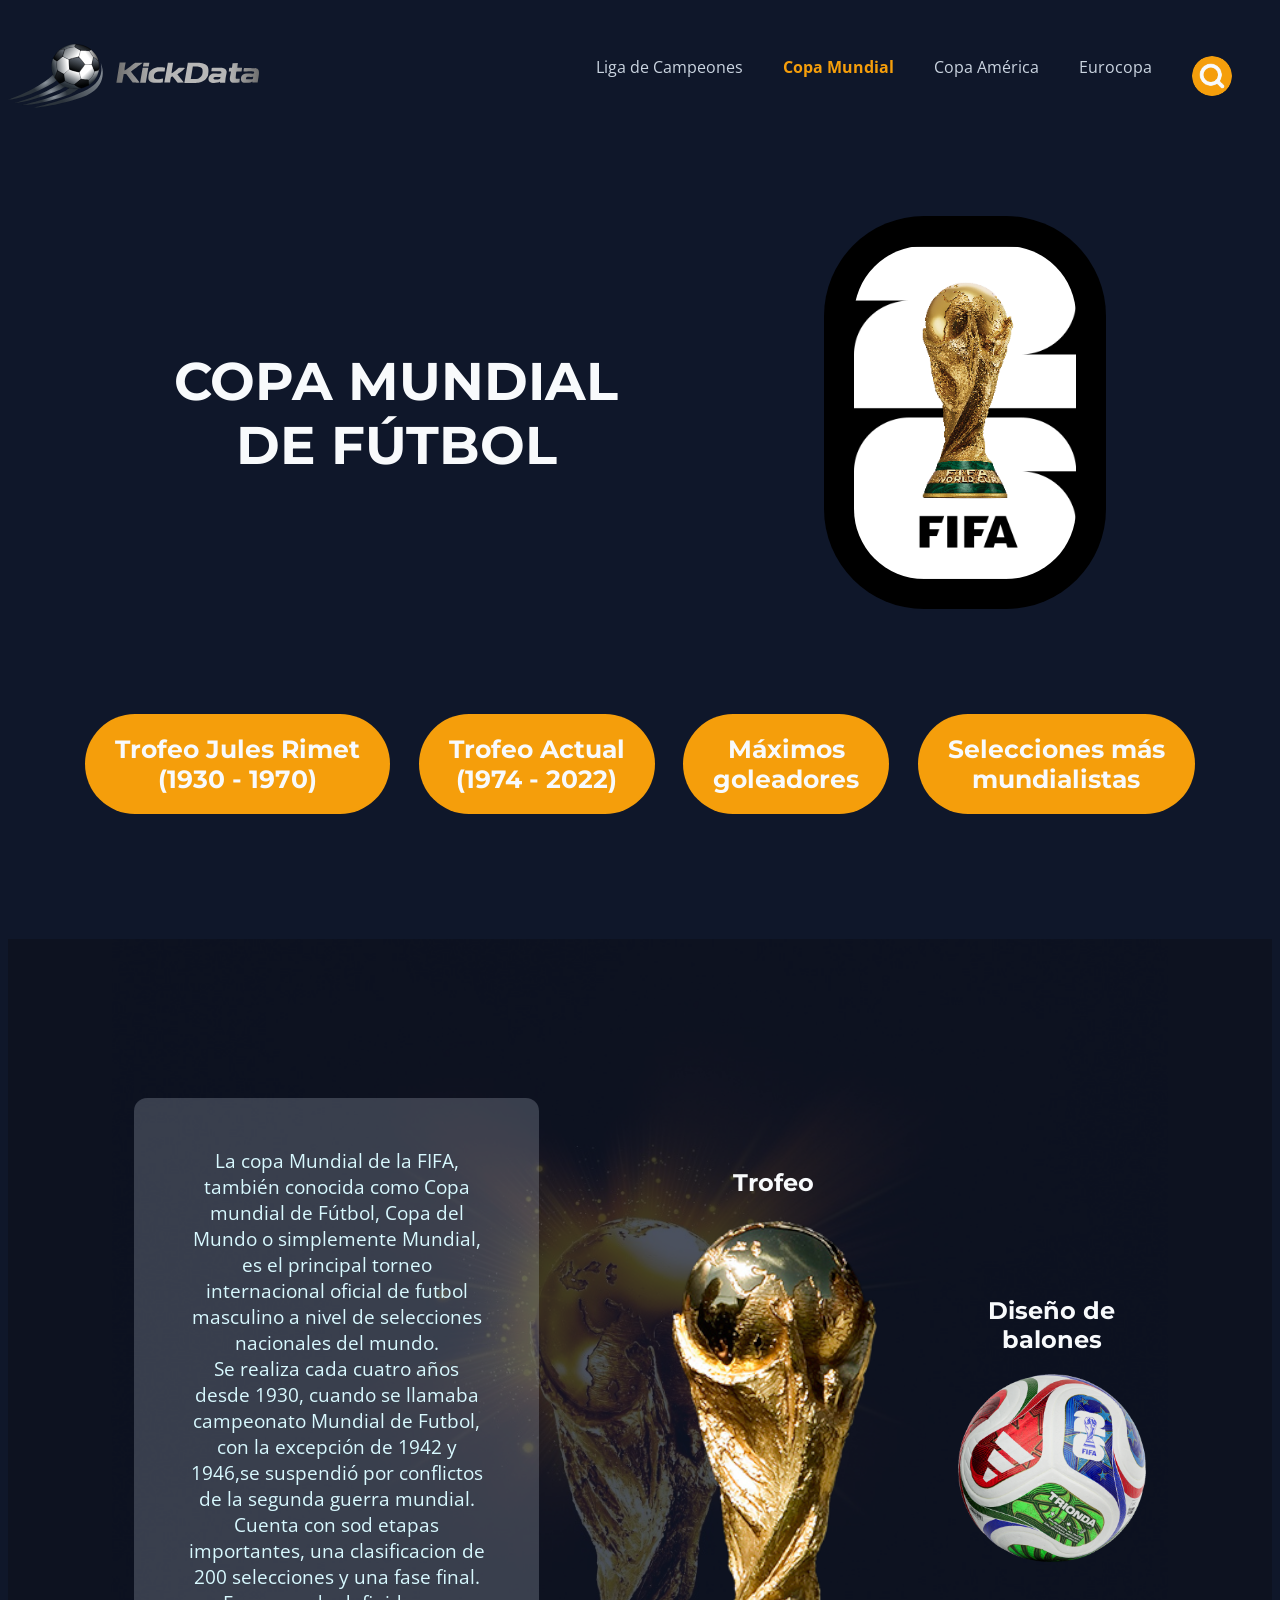
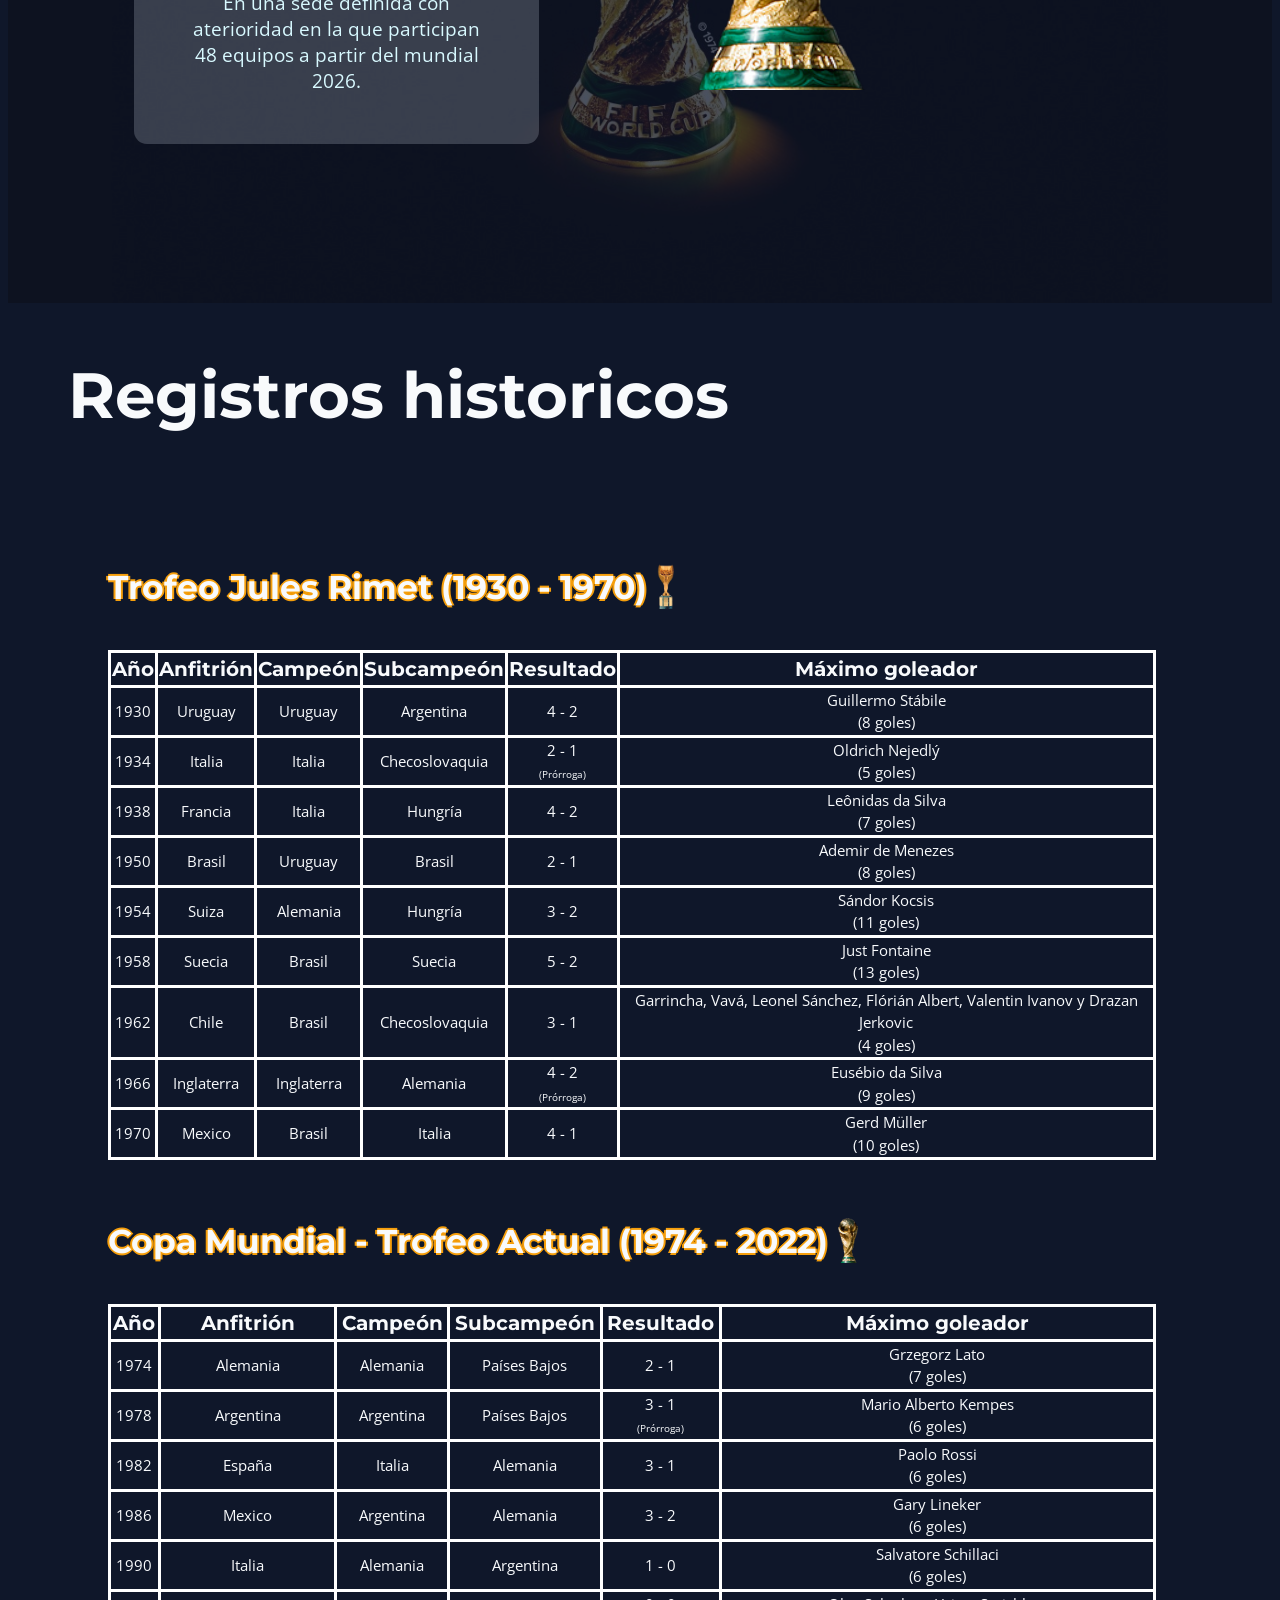
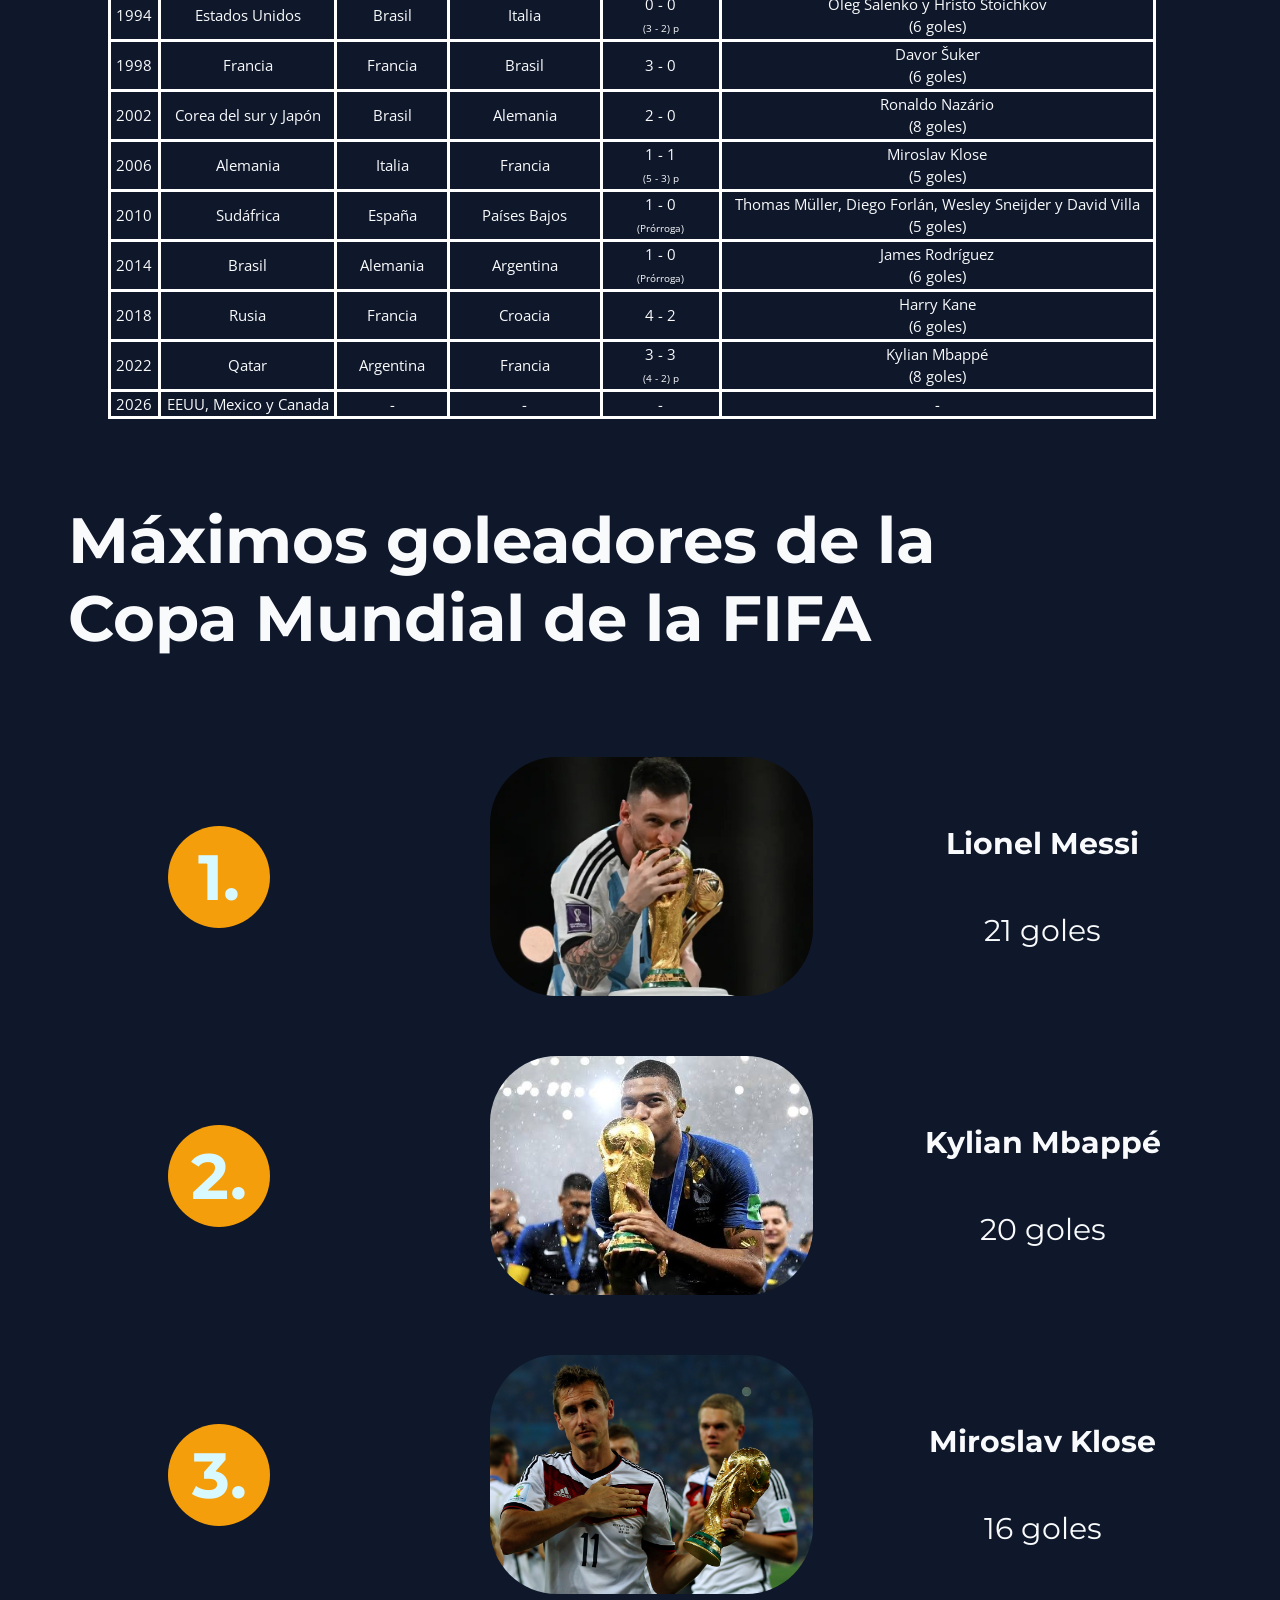
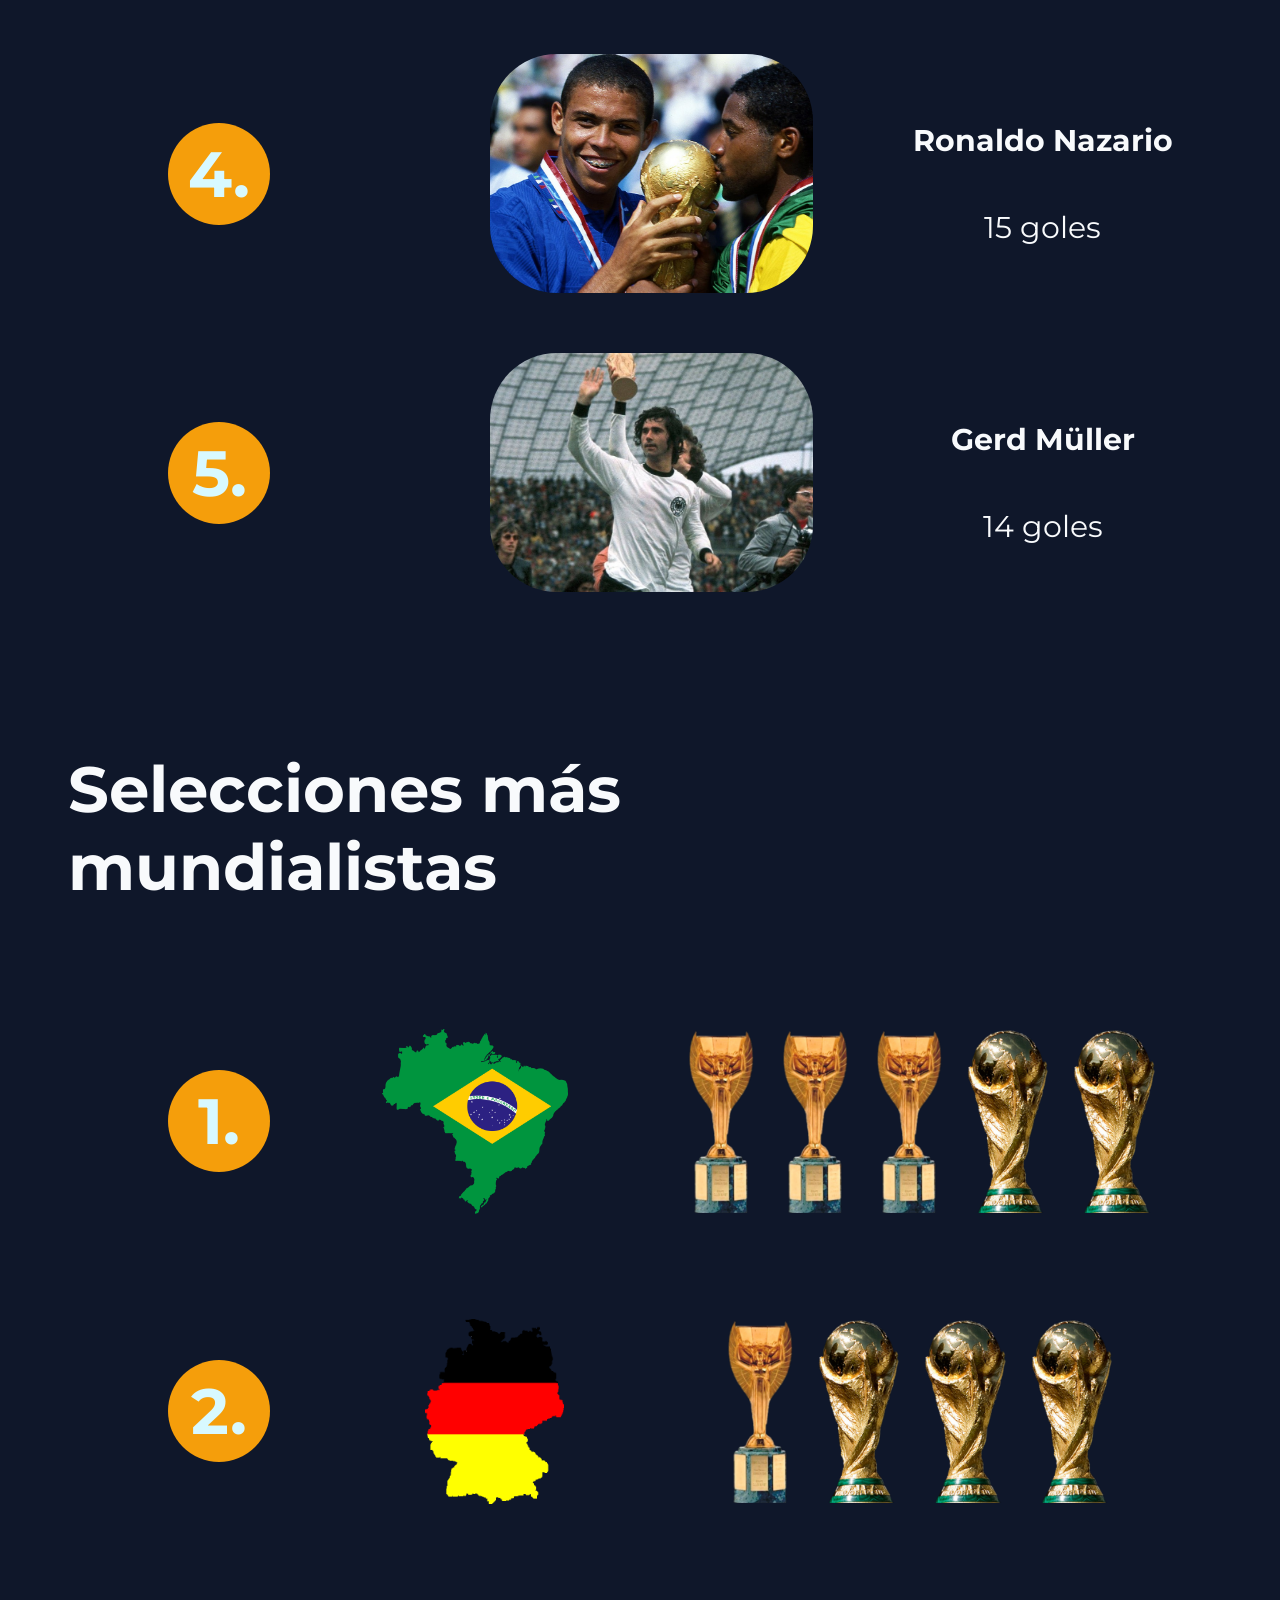
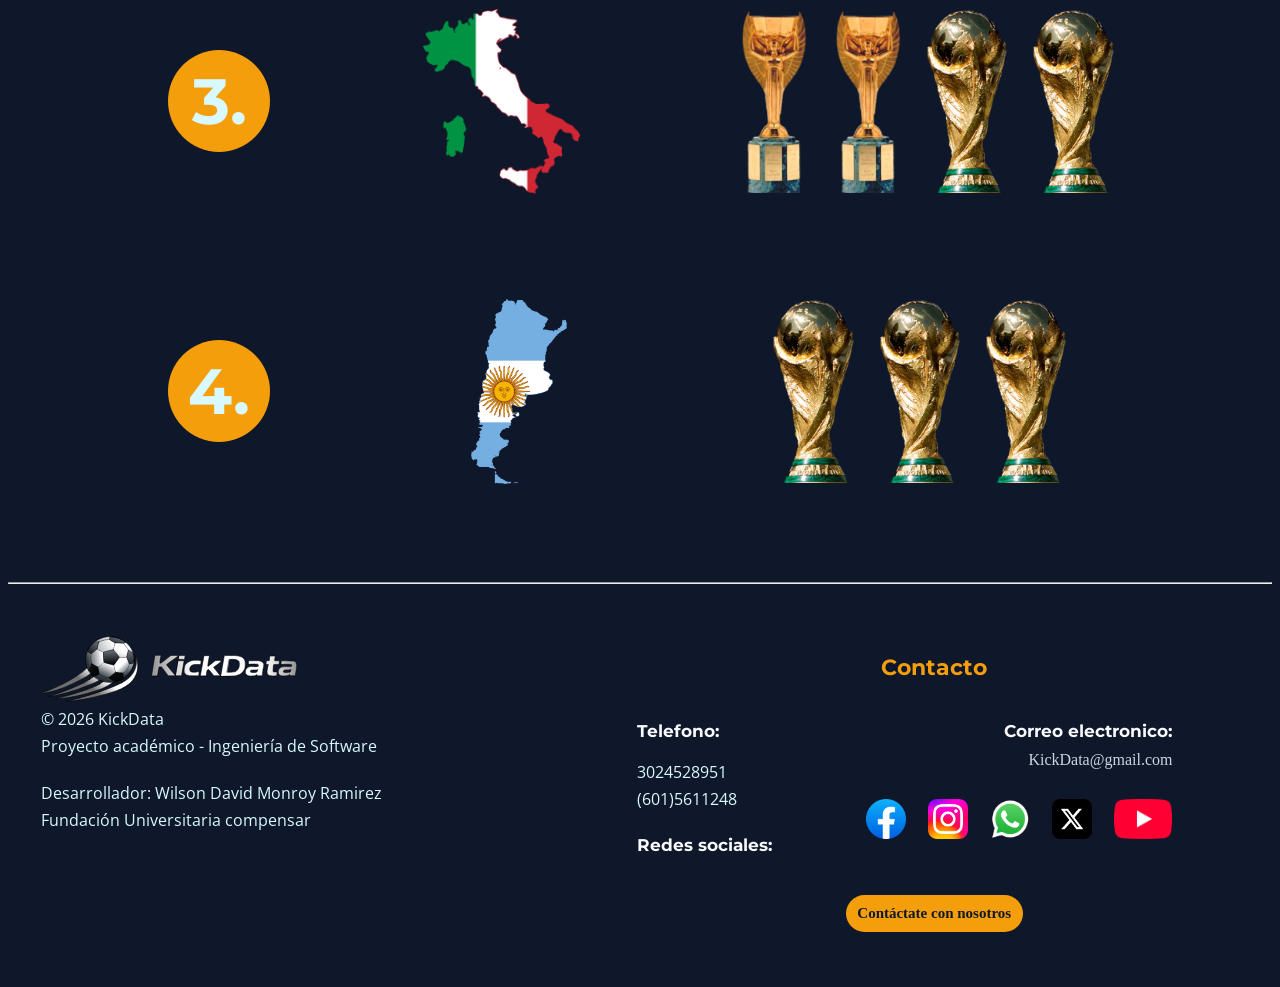
==== commit 315a7592: "Update goals for Messi and Mbappé in Words Cup" ====
--- a/html/copaMundial.html
+++ b/html/copaMundial.html
@@ -295,7 +295,7 @@
                     <img src = "../Assets/Imagenes/pag_mundial/messi_mundial.jpg" alt="Lionel Messi en Mundial imagen" class = "imagenes_listas_goleadores">
                     <article class = "info_listas">
                         <h5 class = "nombre_listas"><strong>Lionel Messi</strong></h5>
-                        <p class = "add_listas">20 goles</p>
+                        <p class = "add_listas">21 goles</p>
                     </article>
                 </li>
                 <li class = "listas">
@@ -303,7 +303,7 @@
                     <img src = "../Assets/Imagenes/pag_mundial/mbappe_mundial.jpg" alt="Kylian Mbappé en Mundial imagen" class = "imagenes_listas_goleadores">
                     <article class = "info_listas">
                         <h5 class = "nombre_listas"><strong>Kylian Mbappé</strong></h5>
-                        <p class = "add_listas">18 goles</p>
+                        <p class = "add_listas">20 goles</p>
                     </article>
                 </li>
                 <li class="listas">
@@ -426,4 +426,4 @@
 			</div>
 		</footer>
     </body>
-</html>+</html>
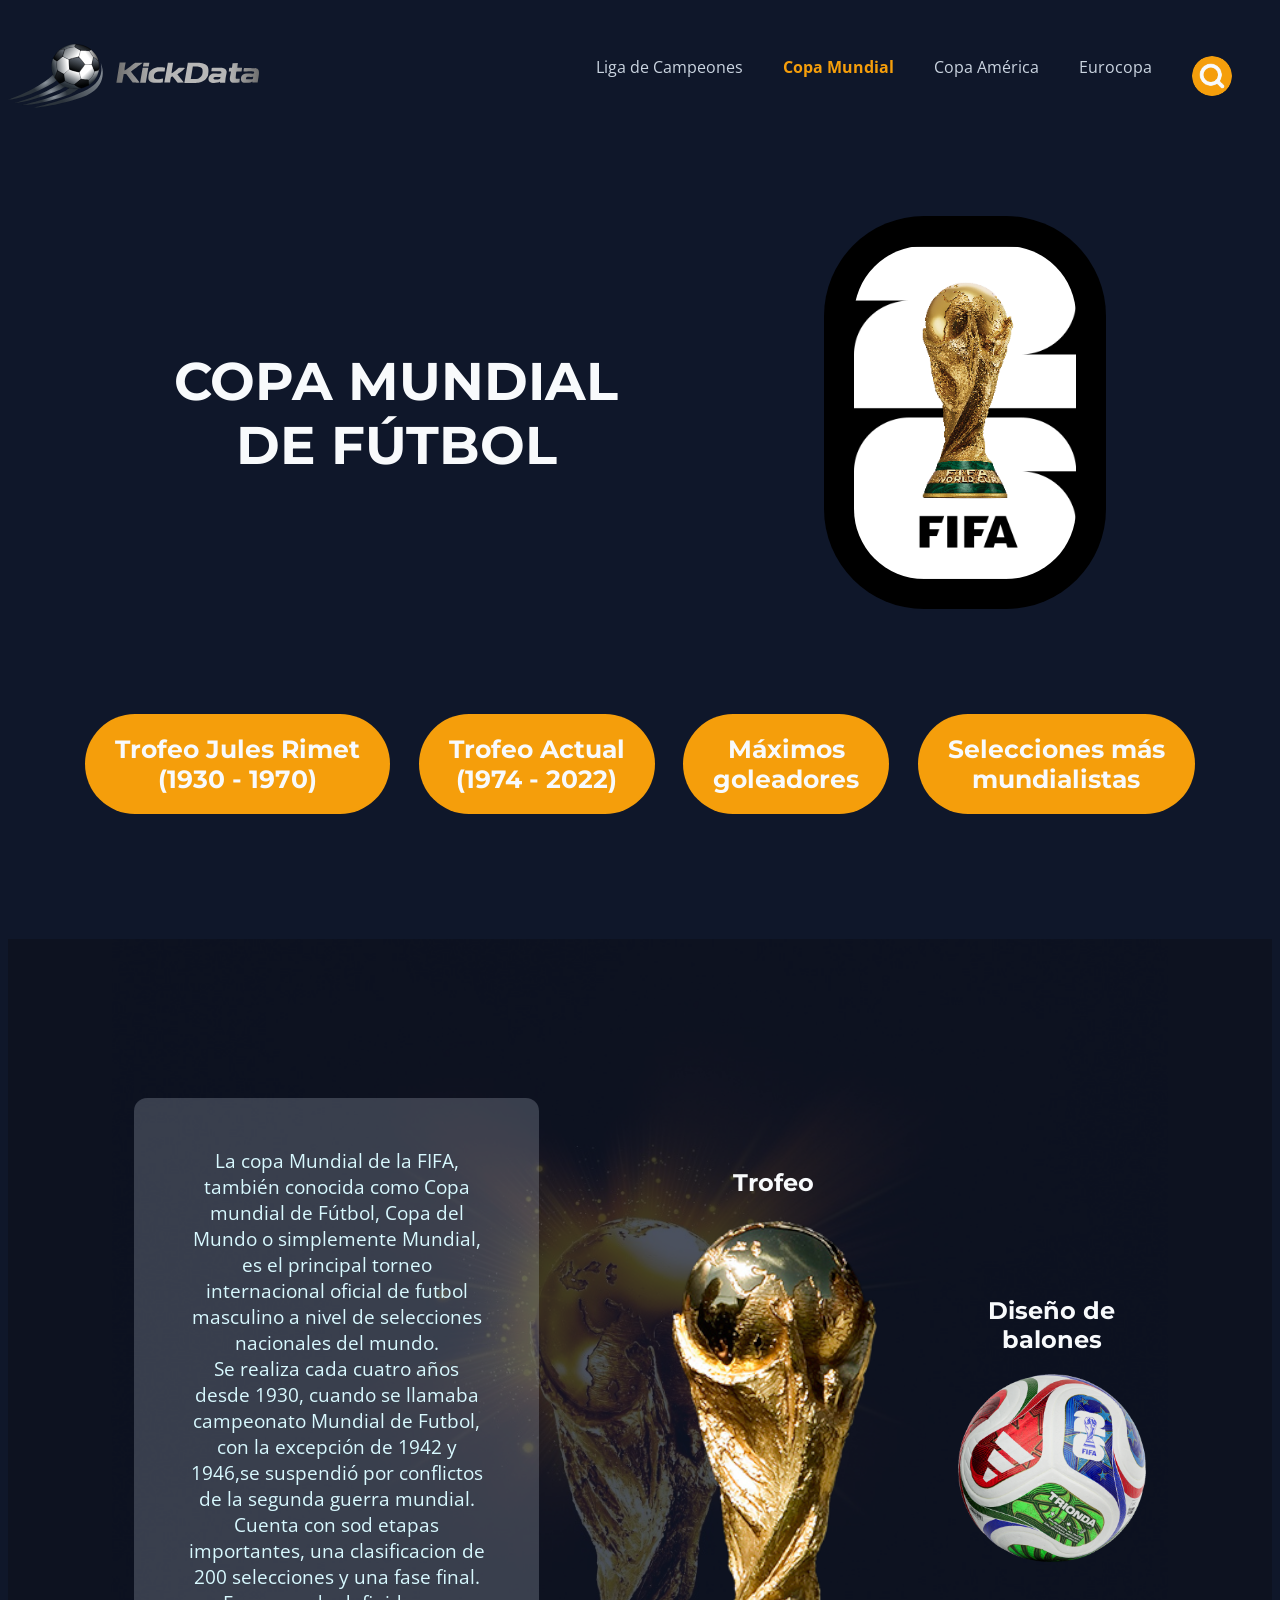
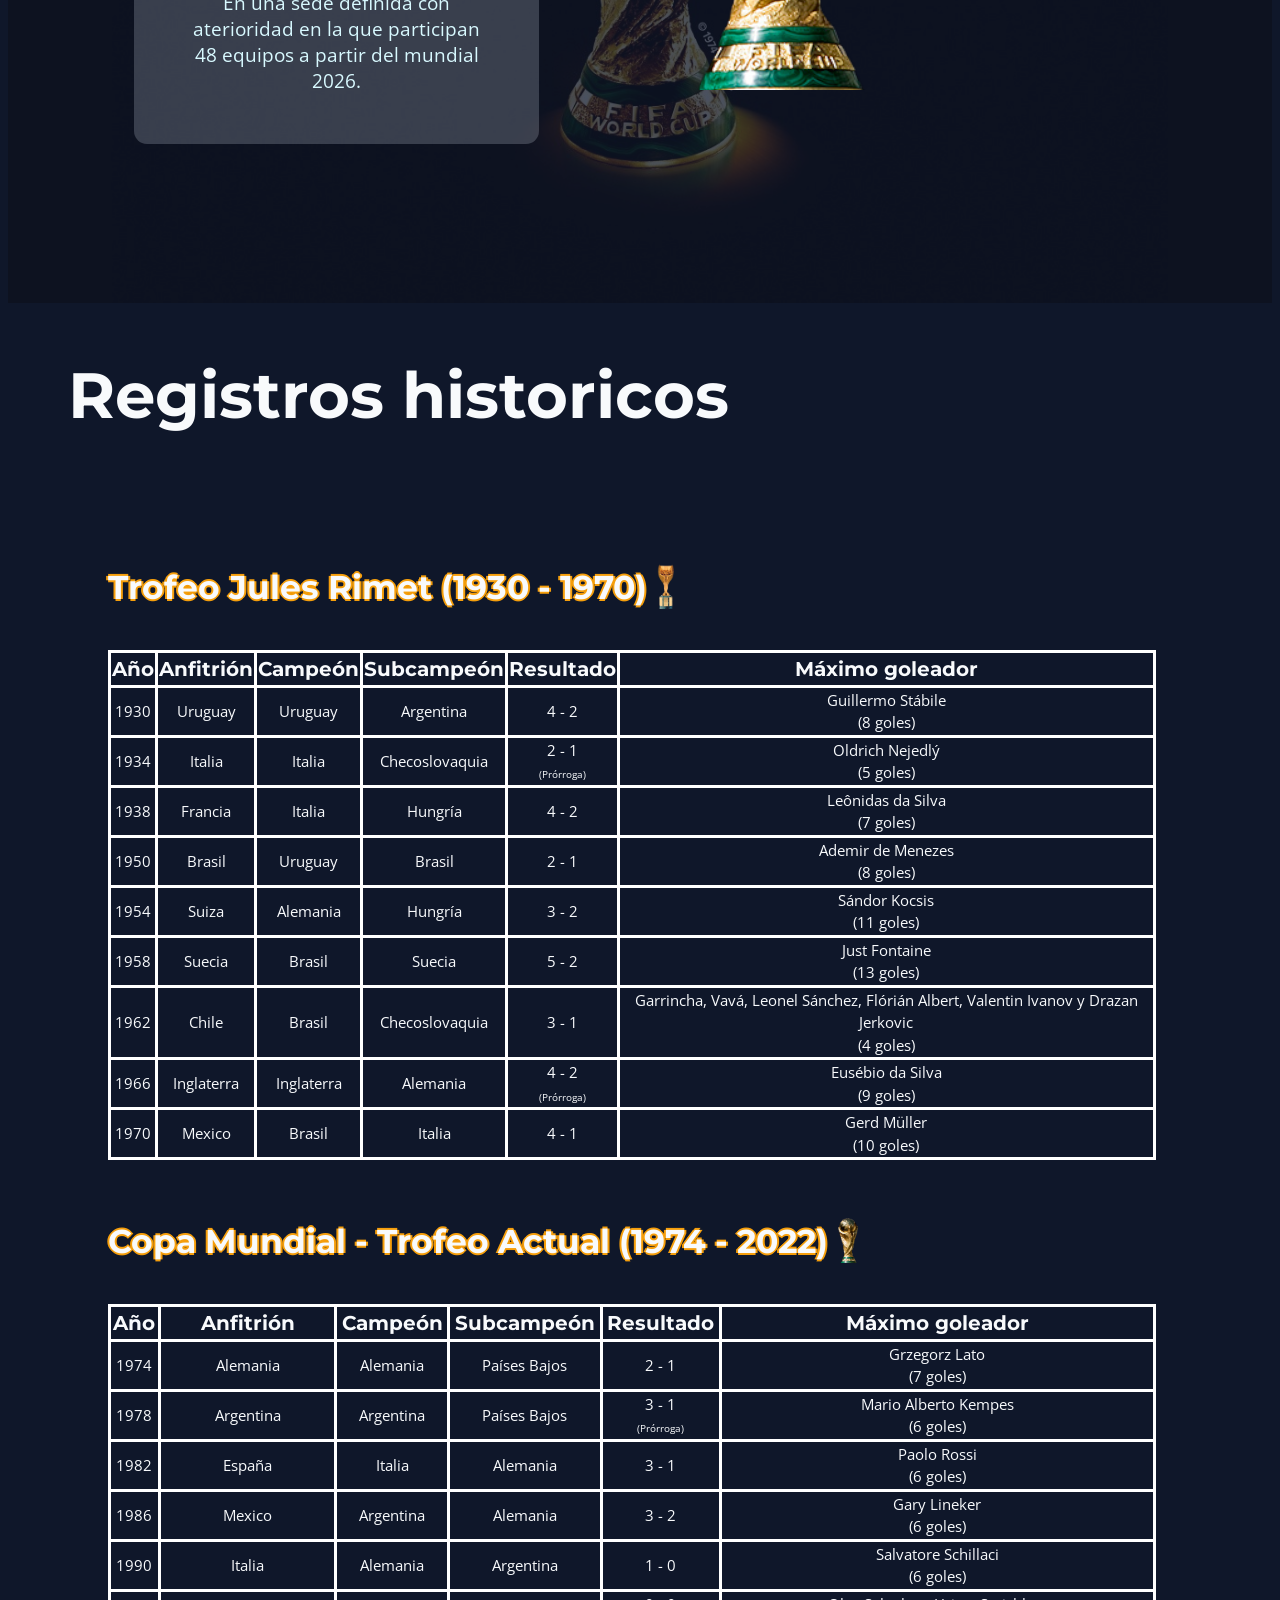
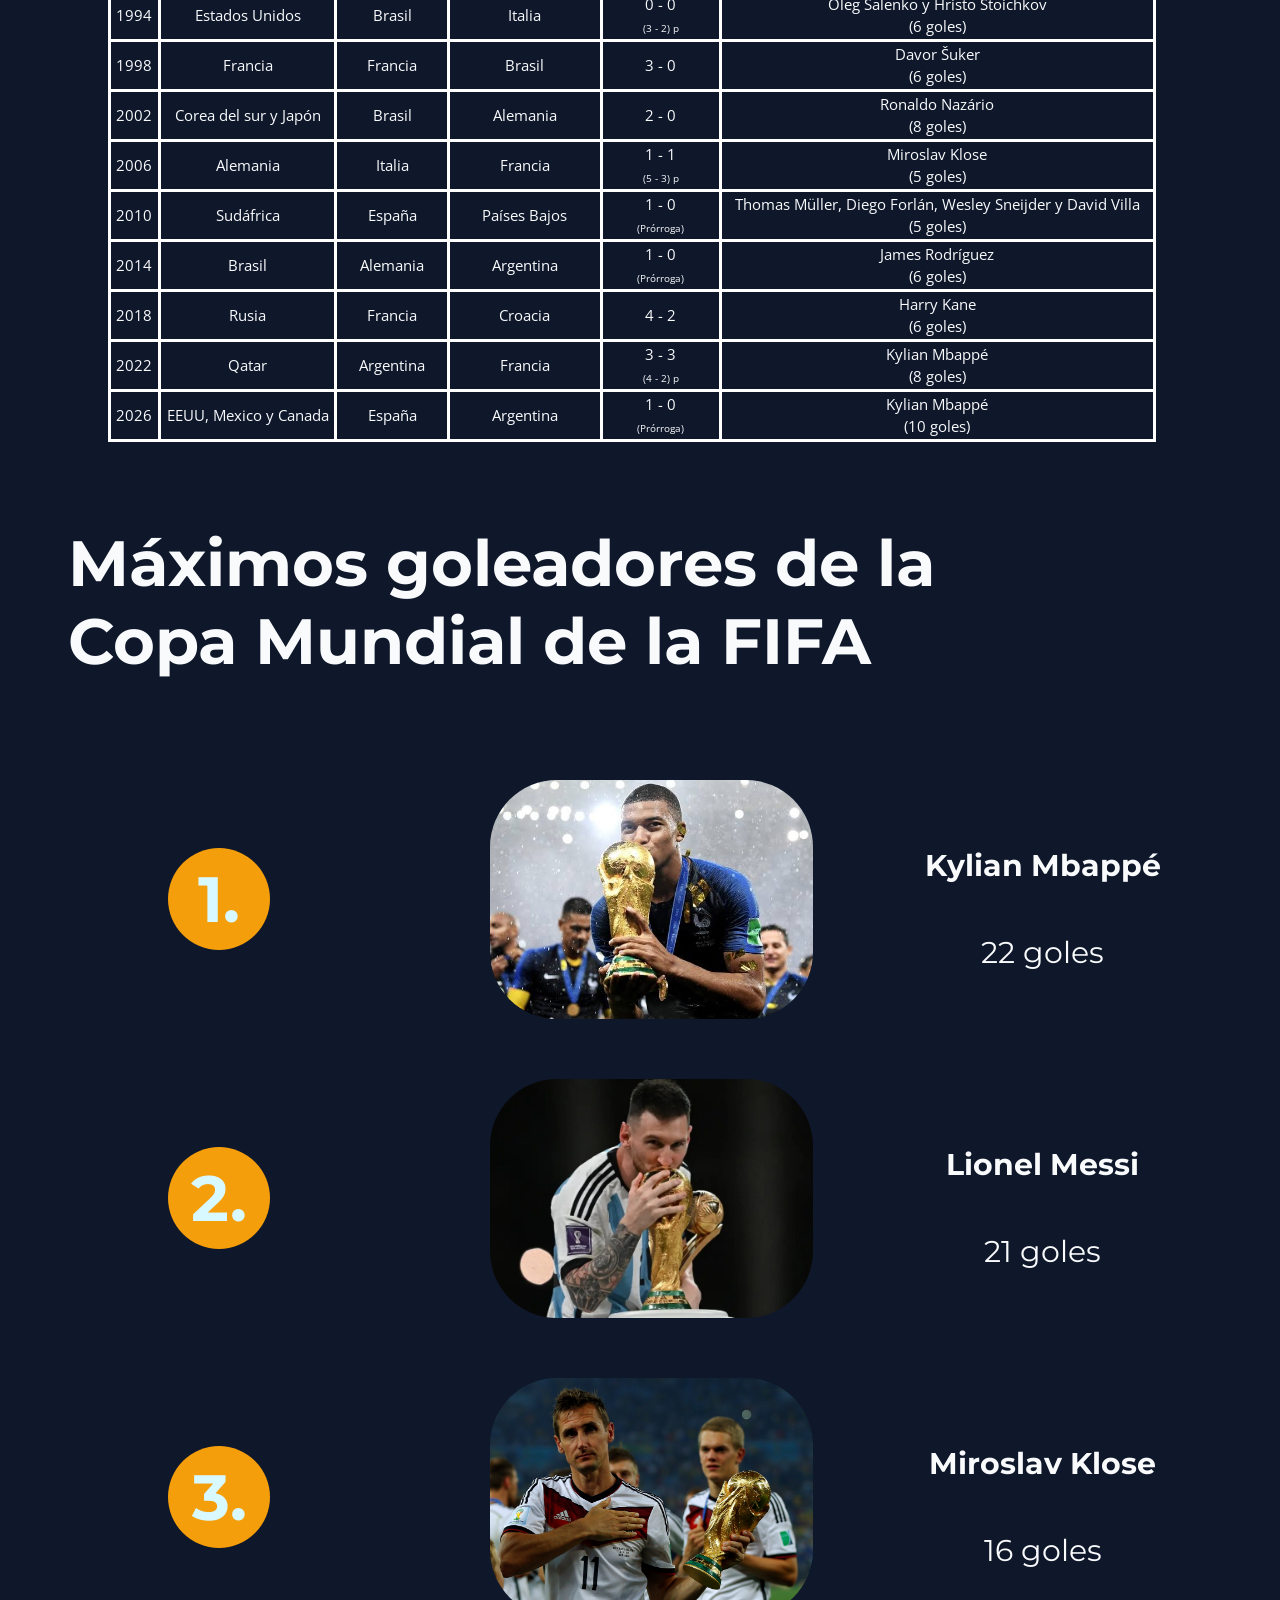
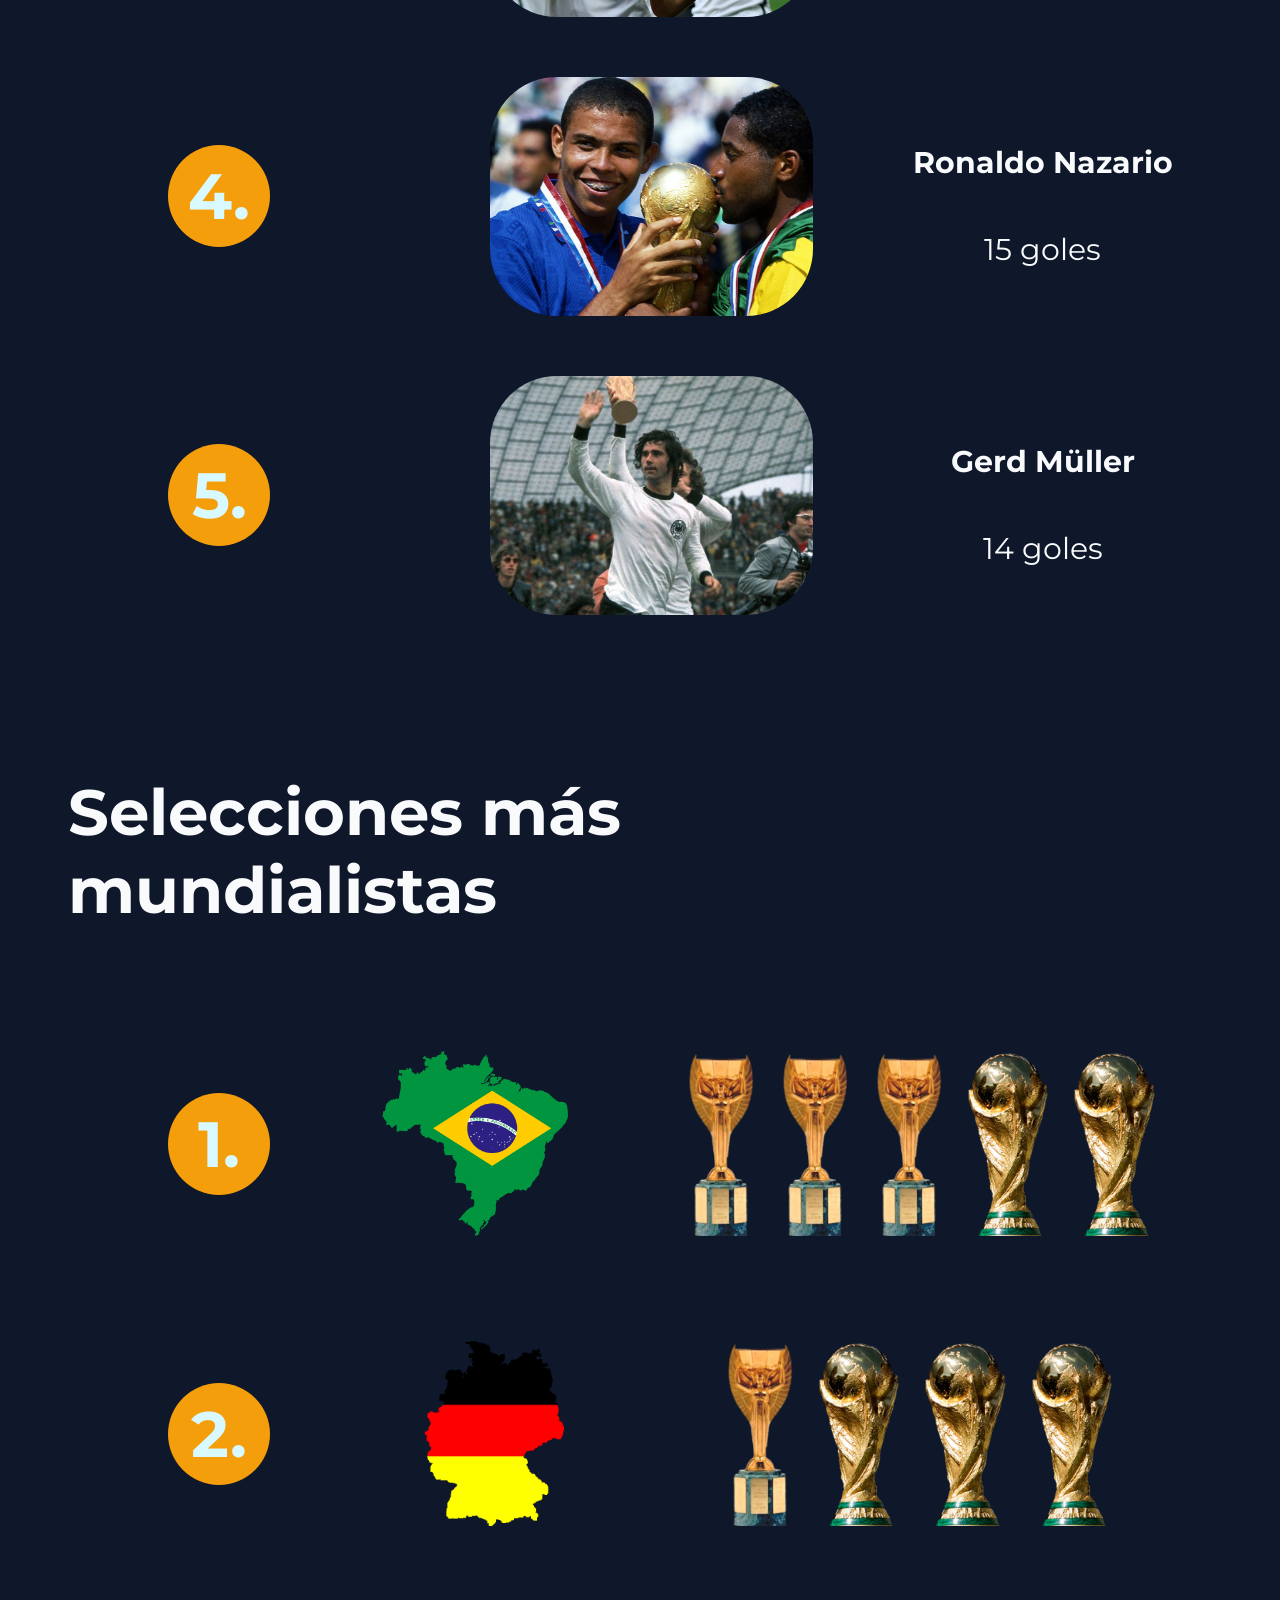
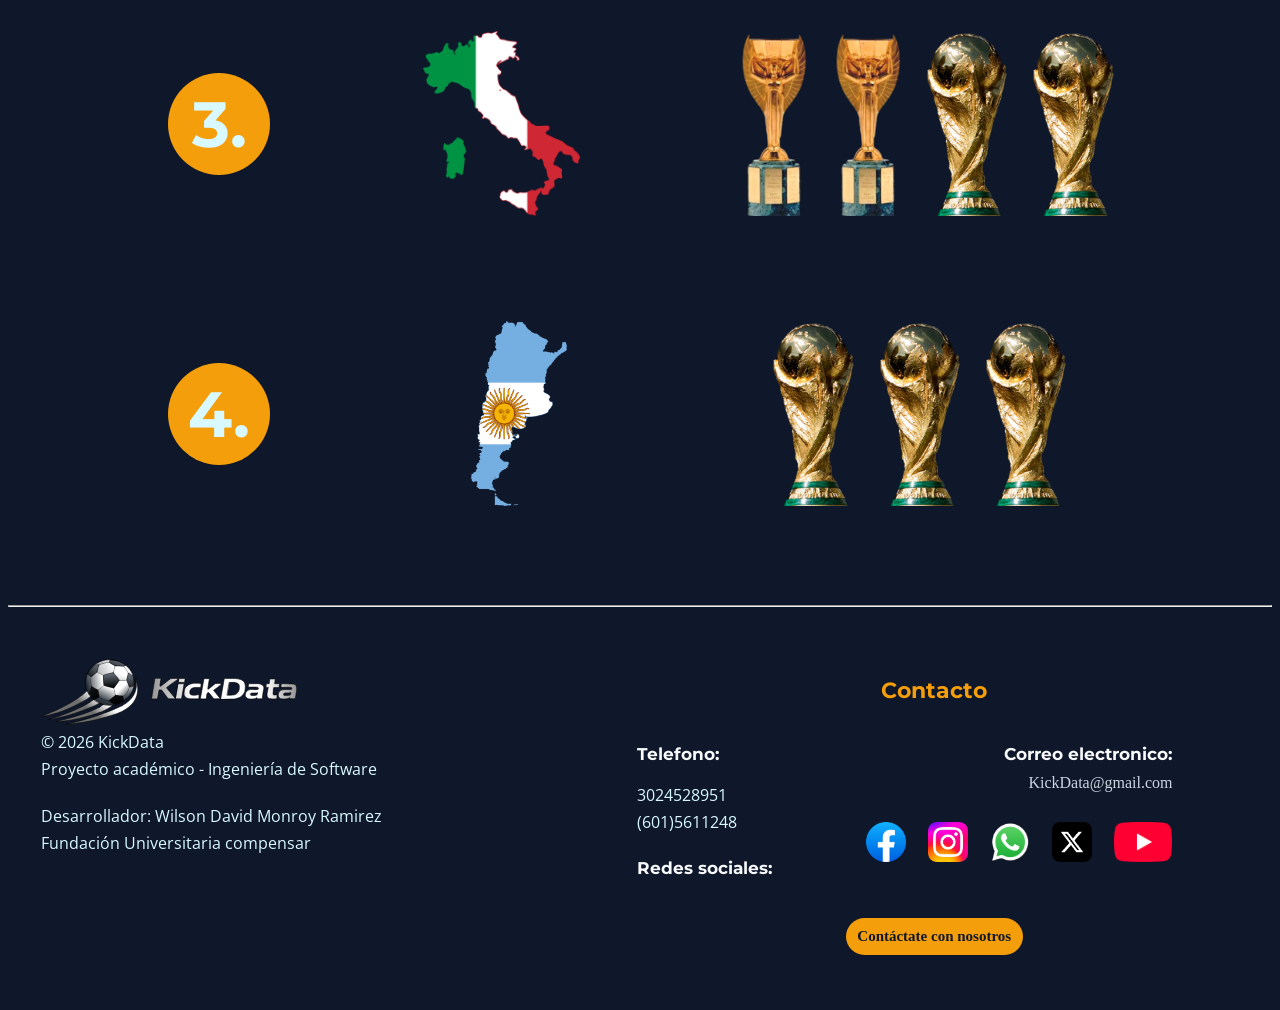
==== commit 6d22d3cd: "Update top scorers and match details for World Cup 2026" ====
--- a/html/copaMundial.html
+++ b/html/copaMundial.html
@@ -279,10 +279,10 @@
                 <tr>
                     <td><a href="mundial2026.html">2026</a></td>
                     <td><a href="mundial2026.html">EEUU, Mexico y Canada</a></td>
-                    <td><a href="mundial2026.html">-</a></td>
-                    <td><a href="mundial2026.html">-</a></td>
-                    <td><a href="mundial2026.html">-</a></td>
-                    <td><a href="mundial2026.html">-</a></td>
+                    <td><a href="mundial2026.html">España</a></td>
+                    <td><a href="mundial2026.html">Argentina</a></td>
+                    <td><a href="mundial2026.html">1 - 0<br><small style = "font-size: 10px;">(Prórroga)</small></a></td>
+                    <td><a href="mundial2026.html">Kylian Mbappé<br>(10 goles)</a></td>
                 </tr>
             </table>
         </details>
@@ -290,20 +290,20 @@
         <section id = "max_goleadores_copa_mundial">
             <h3 class = "subtitulos">Máximos goleadores de la<br>Copa Mundial de la FIFA</h3>
             <ul id = "max_goleadores">
-                <li class = "listas">
+				<li class = "listas">
                     <p class = "numeros_listas listas_mundial"><strong>1.</strong></p>
+                    <img src = "../Assets/Imagenes/pag_mundial/mbappe_mundial.jpg" alt="Kylian Mbappé en Mundial imagen" class = "imagenes_listas_goleadores">
+                    <article class = "info_listas">
+                        <h5 class = "nombre_listas"><strong>Kylian Mbappé</strong></h5>
+                        <p class = "add_listas">22 goles</p>
+                    </article>
+                </li>
+                <li class = "listas">
+                    <p class = "numeros_listas listas_mundial"><strong>2.</strong></p>
                     <img src = "../Assets/Imagenes/pag_mundial/messi_mundial.jpg" alt="Lionel Messi en Mundial imagen" class = "imagenes_listas_goleadores">
                     <article class = "info_listas">
                         <h5 class = "nombre_listas"><strong>Lionel Messi</strong></h5>
                         <p class = "add_listas">21 goles</p>
-                    </article>
-                </li>
-                <li class = "listas">
-                    <p class = "numeros_listas listas_mundial"><strong>2.</strong></p>
-                    <img src = "../Assets/Imagenes/pag_mundial/mbappe_mundial.jpg" alt="Kylian Mbappé en Mundial imagen" class = "imagenes_listas_goleadores">
-                    <article class = "info_listas">
-                        <h5 class = "nombre_listas"><strong>Kylian Mbappé</strong></h5>
-                        <p class = "add_listas">20 goles</p>
                     </article>
                 </li>
                 <li class="listas">
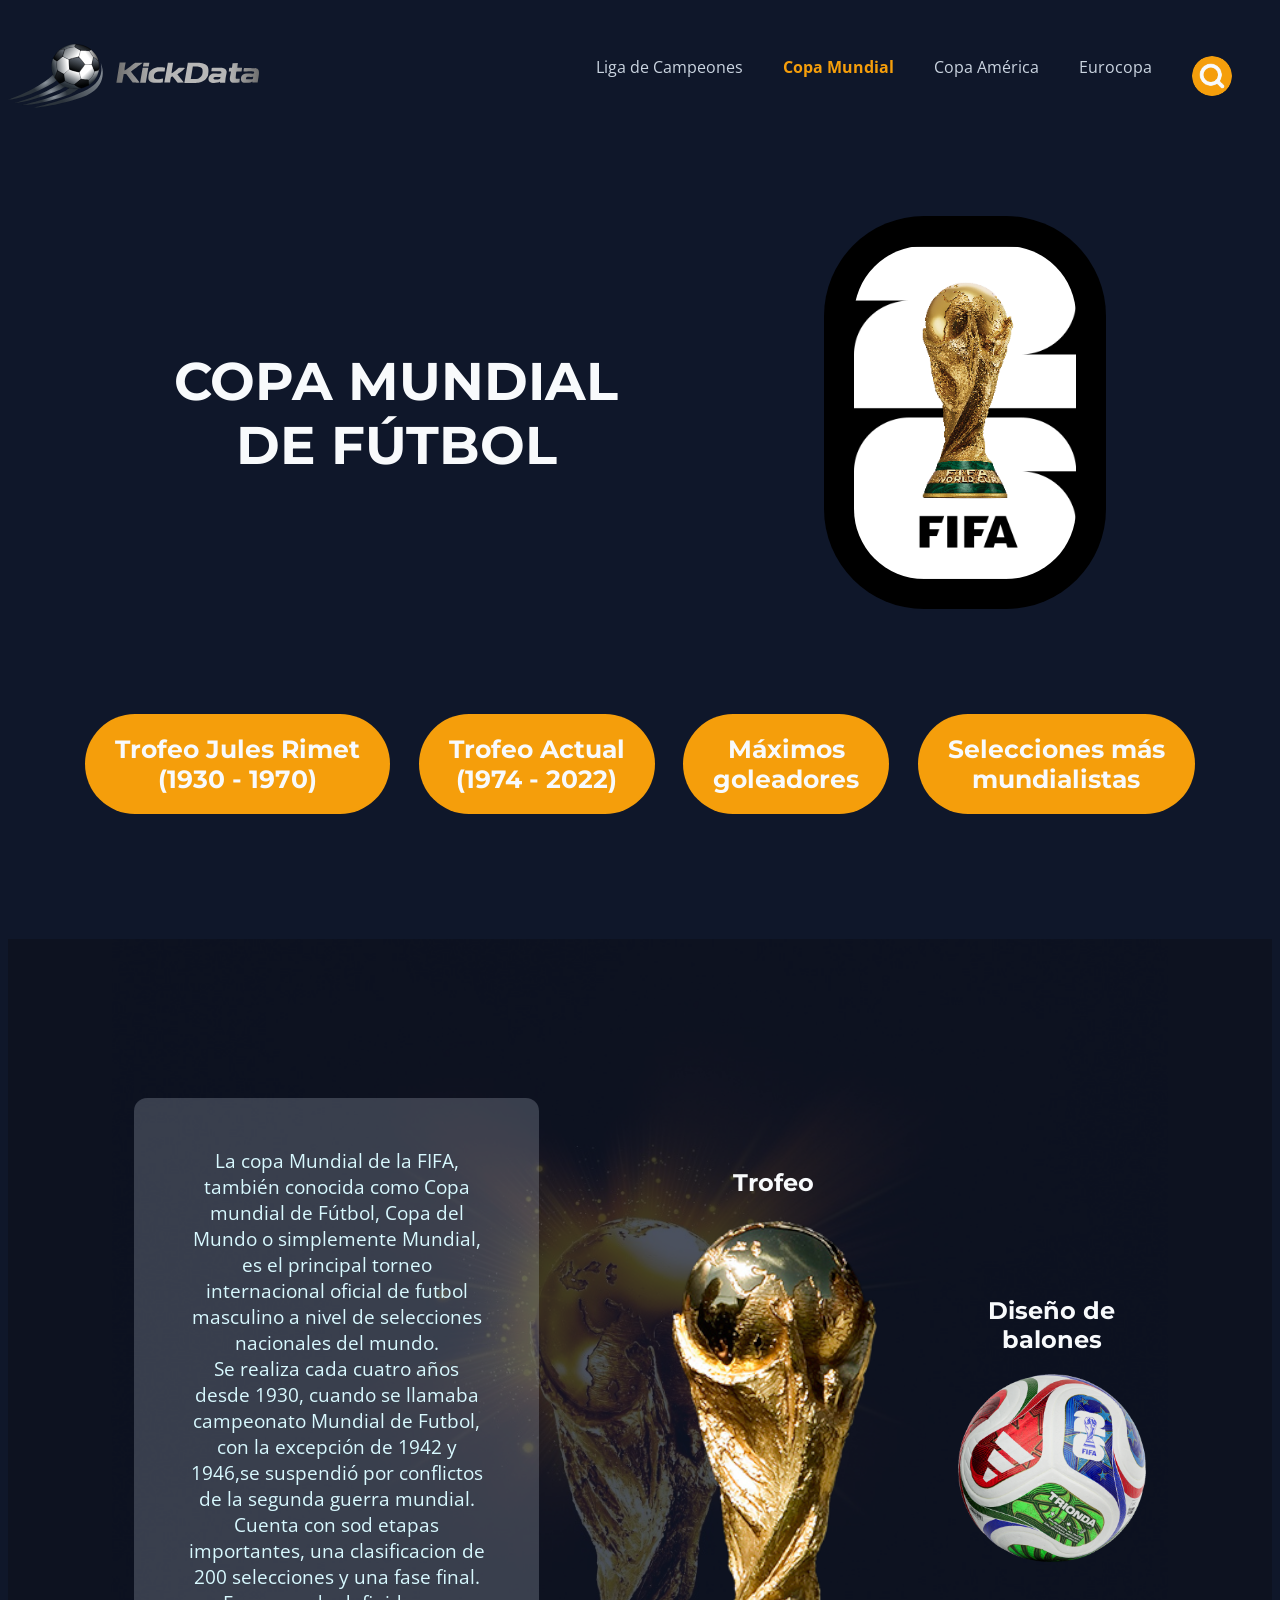
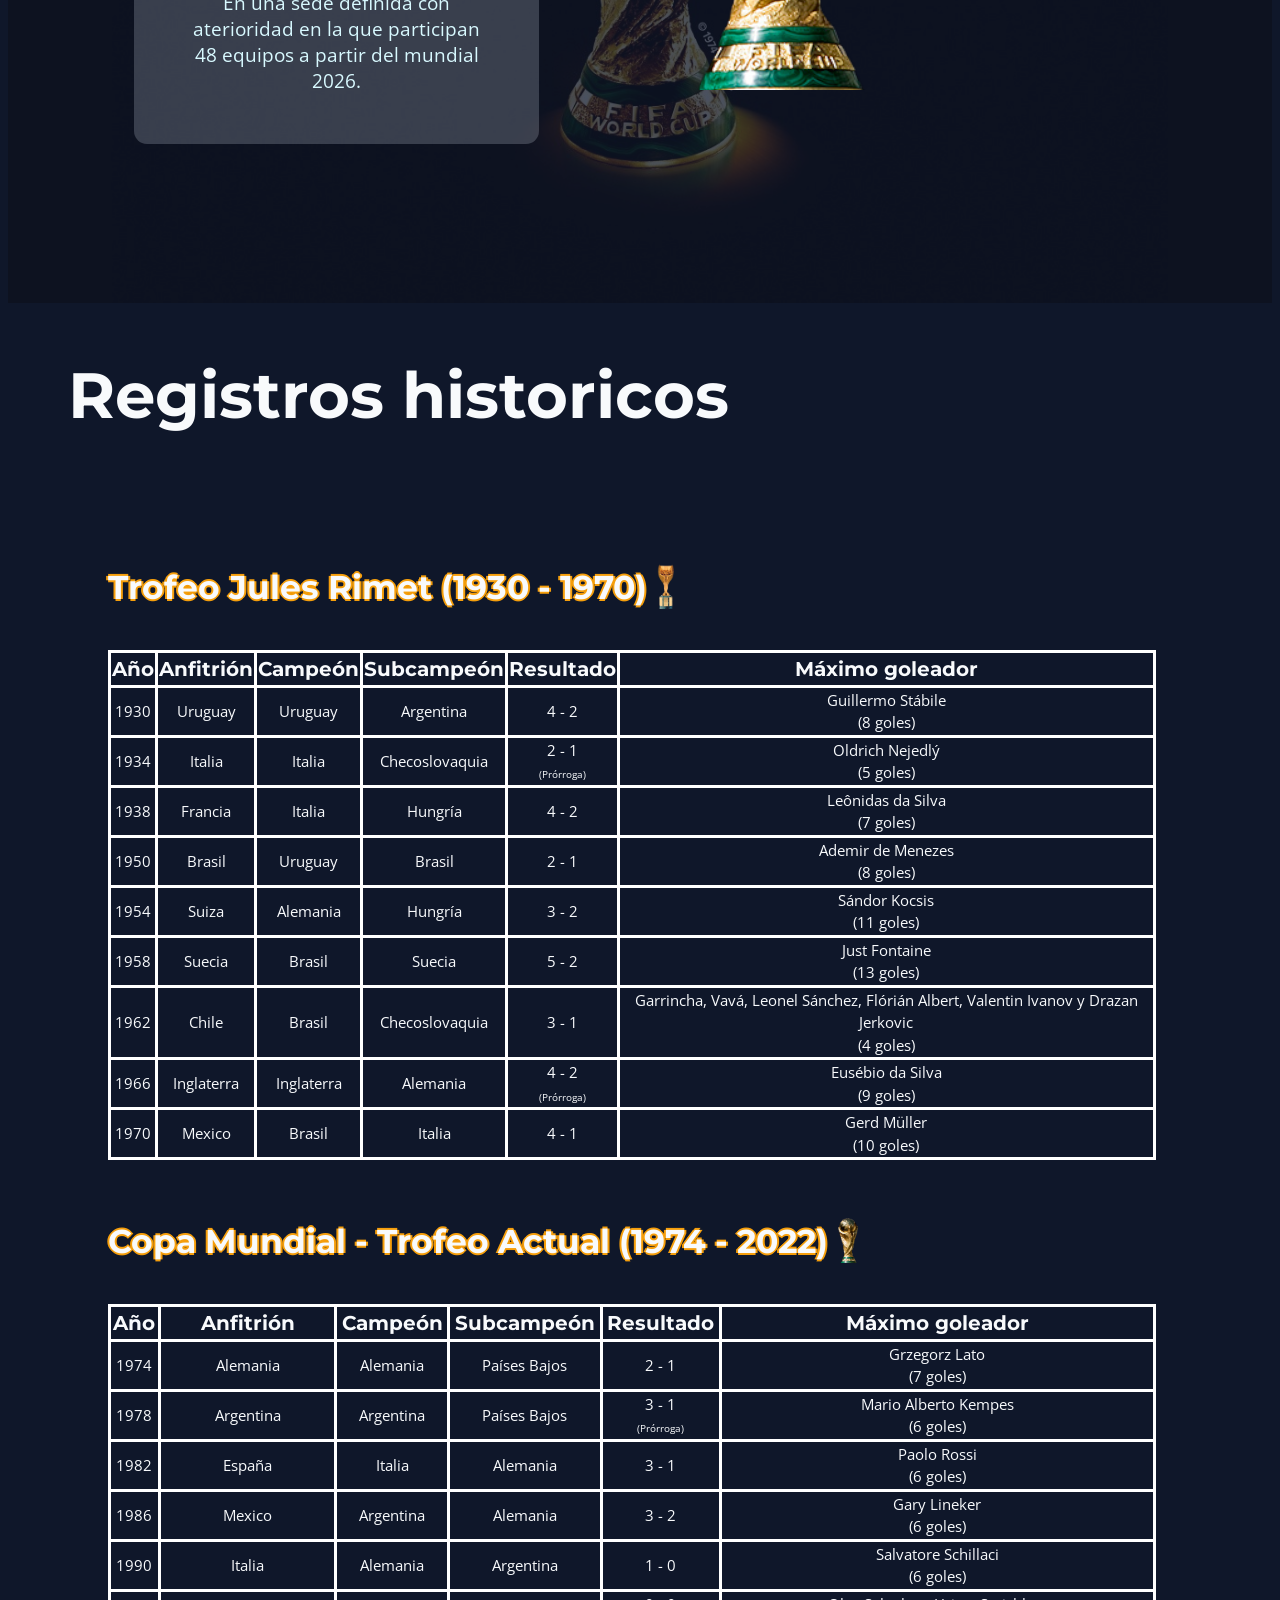
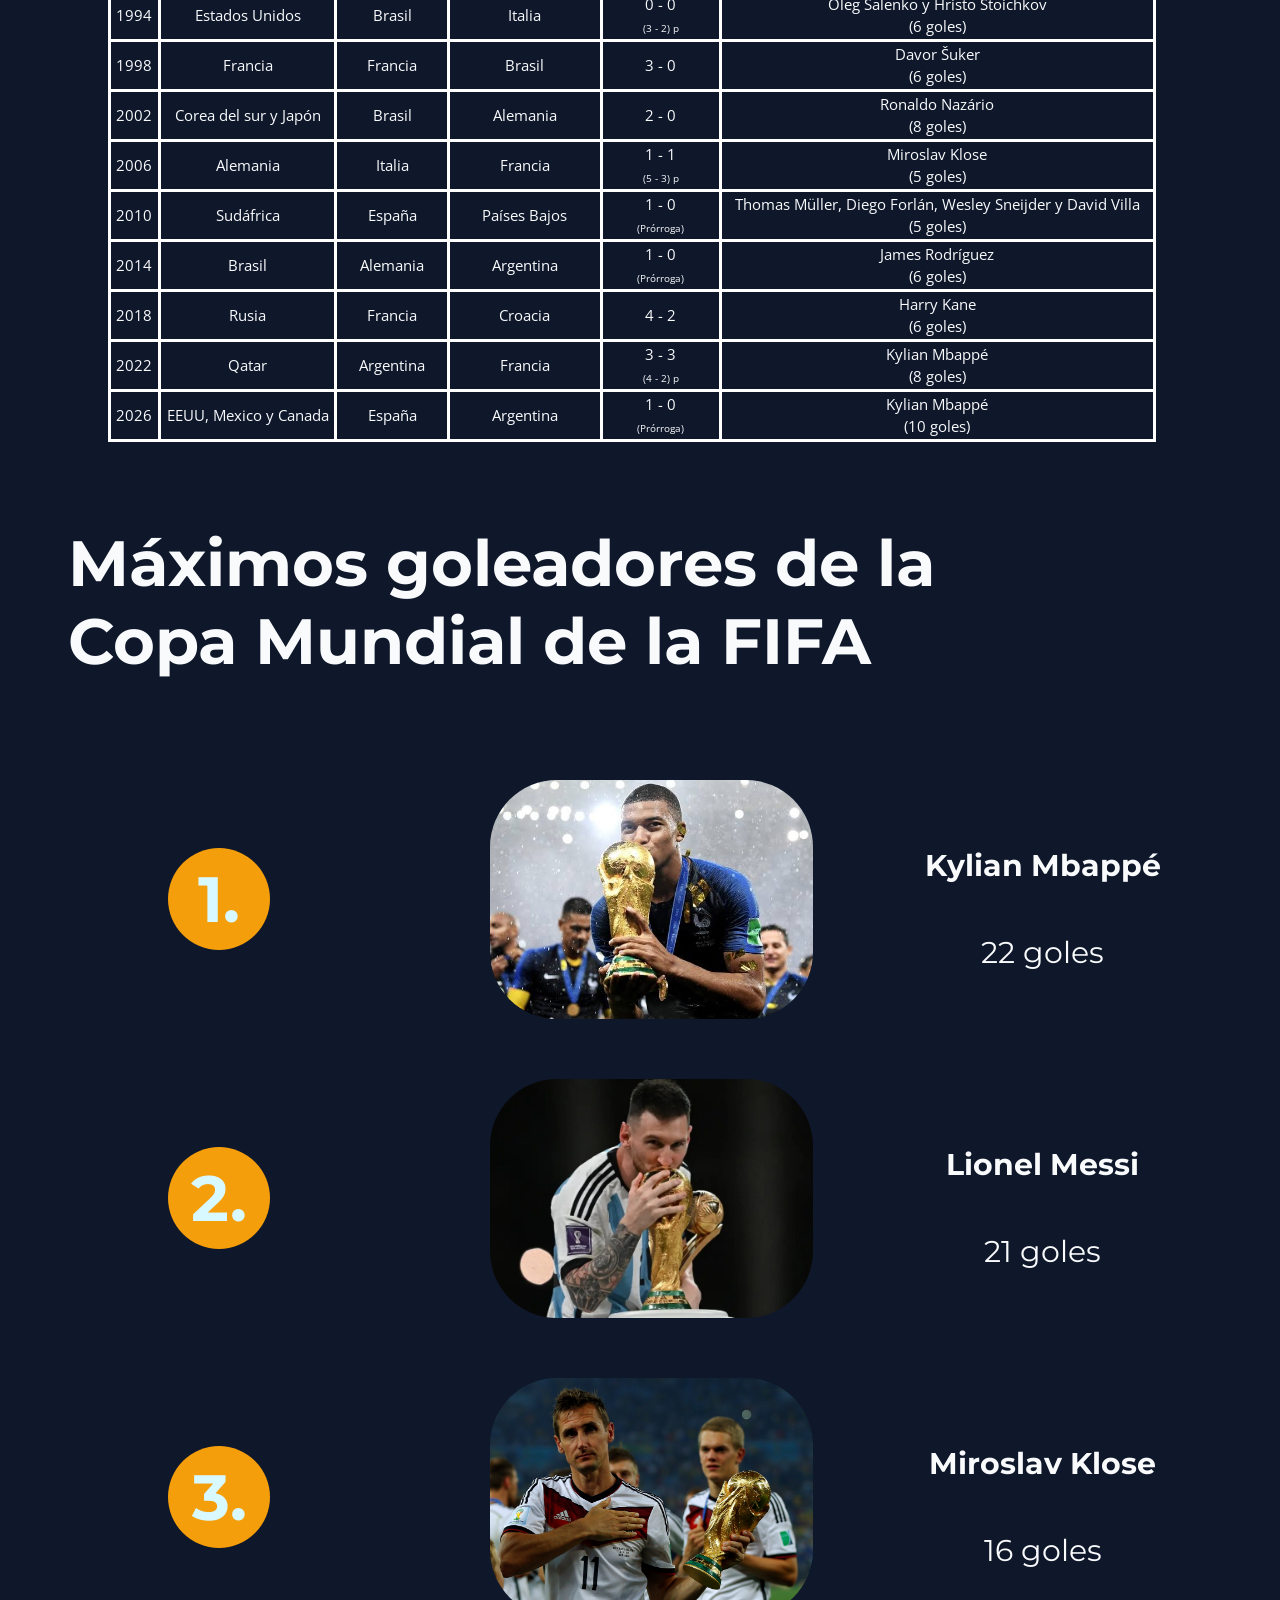
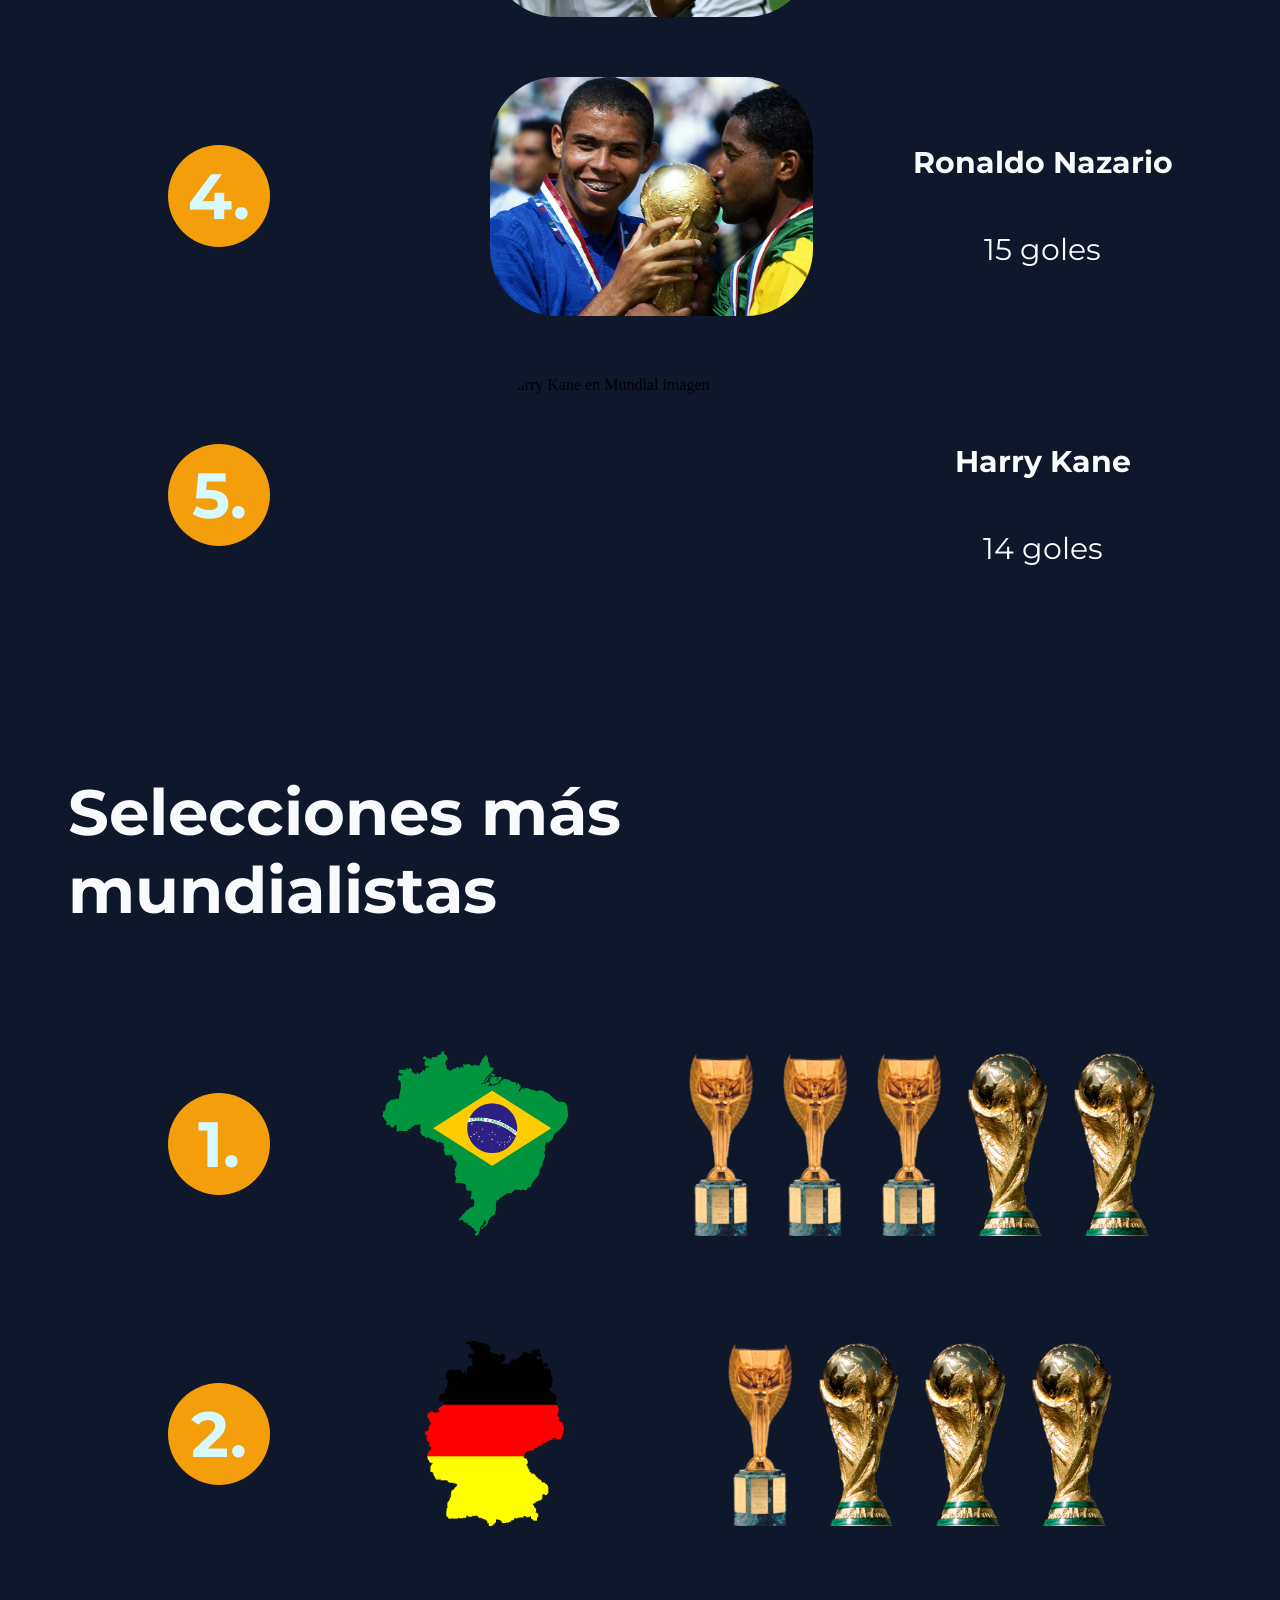
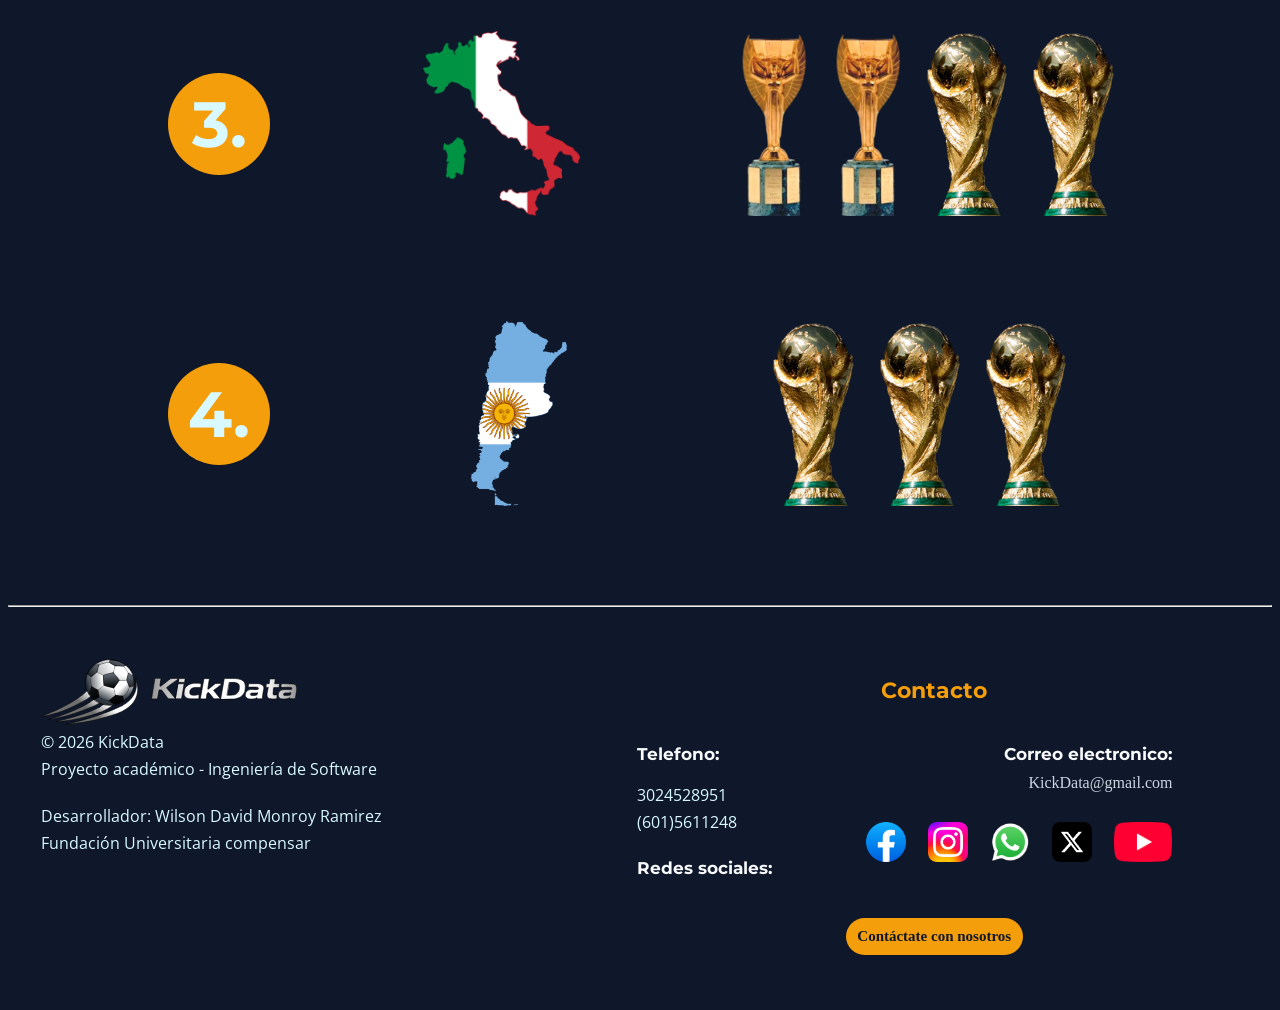
==== commit 48b80d7c: "Replace Gerd Müller with Harry Kane in Mundial" ====
--- a/html/copaMundial.html
+++ b/html/copaMundial.html
@@ -324,9 +324,9 @@
                 </li>
                 <li class = "listas">
                     <p class = "numeros_listas listas_mundial"><strong>5.</strong></p>
-                    <img src = "../Assets/Imagenes/pag_mundial/müller_mundial.jpg" alt="Gerd Müller en Mundial imagen" class = "imagenes_listas_goleadores">
+                    <img src = "../Assets/Imagenes/pag_mundial/harryKane_mundial.jpg" alt="Harry Kane en Mundial imagen" class = "imagenes_listas_goleadores">
                     <article class = "info_listas">
-                        <h5 class = "nombre_listas"><strong>Gerd Müller</strong></h5>
+                        <h5 class = "nombre_listas"><strong>Harry Kane</strong></h5>
                         <p class = "add_listas">14 goles</p>
                     </article>
                 </li>
